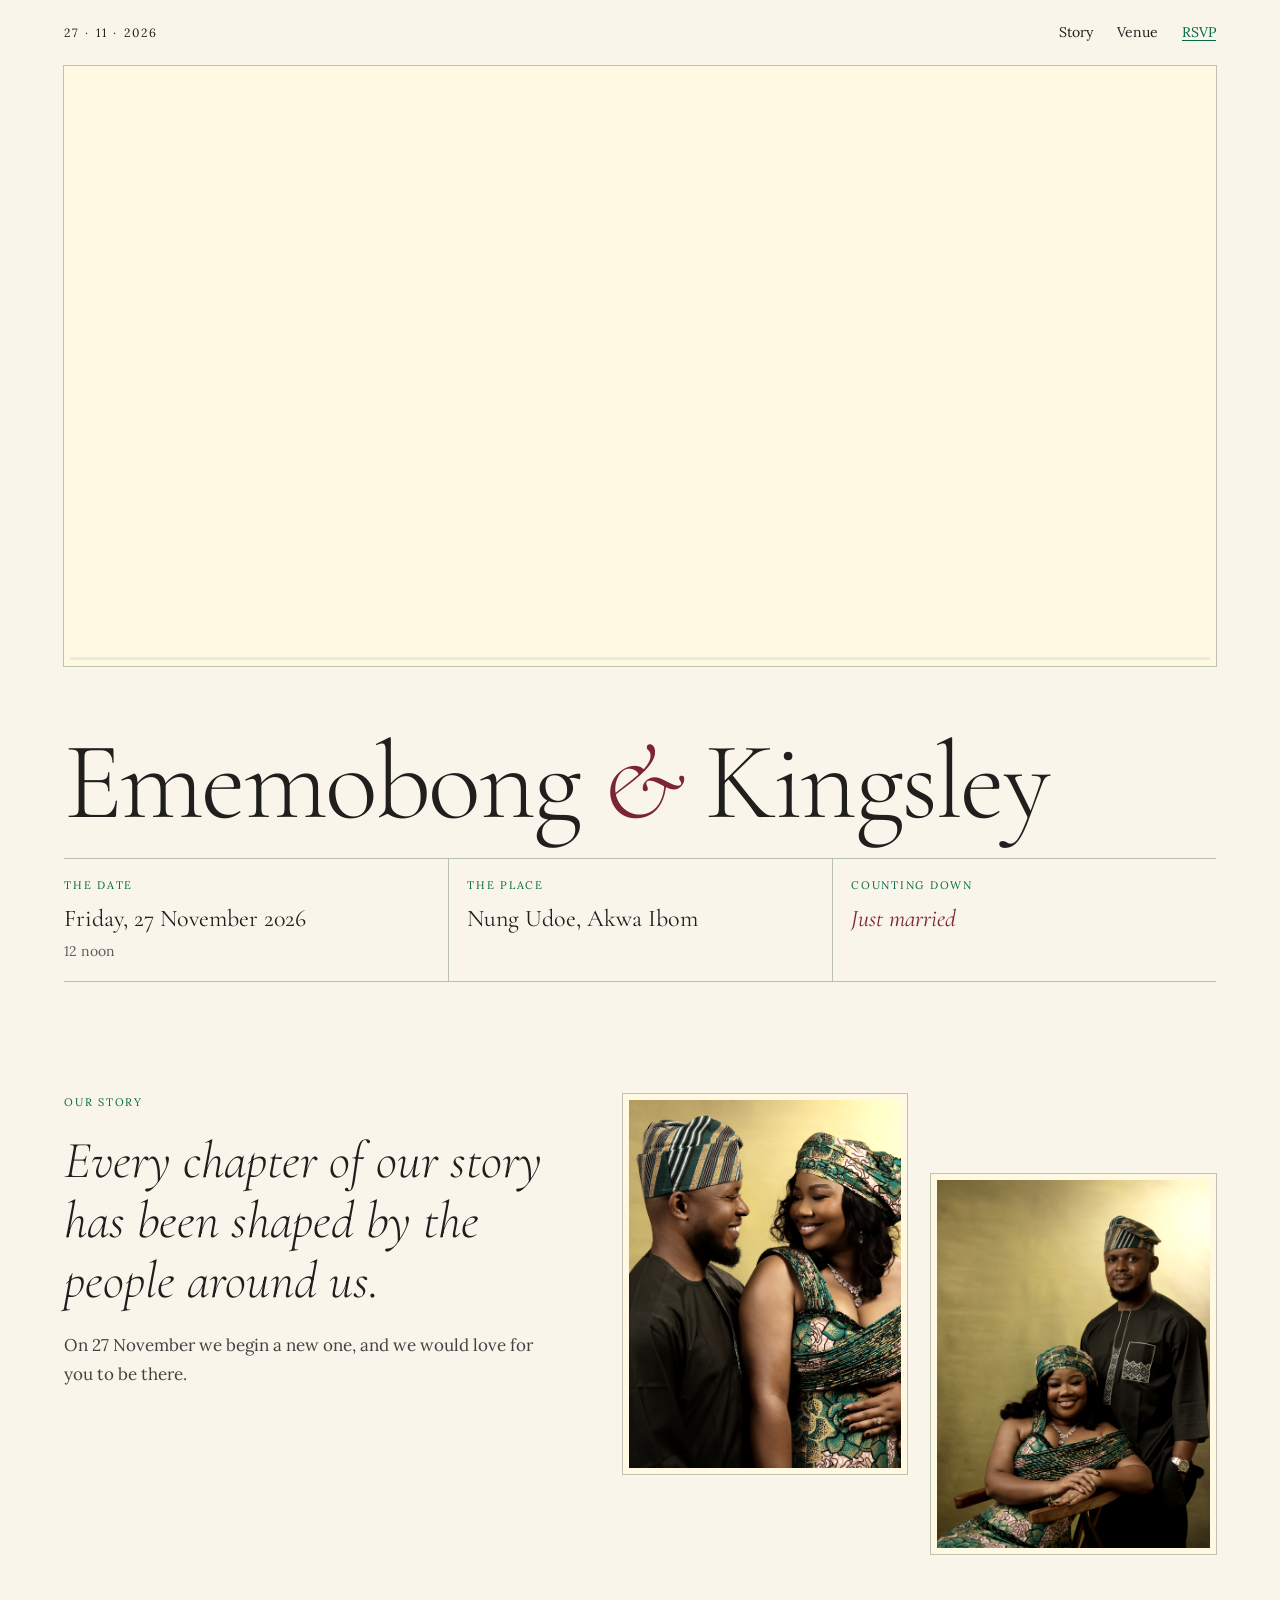
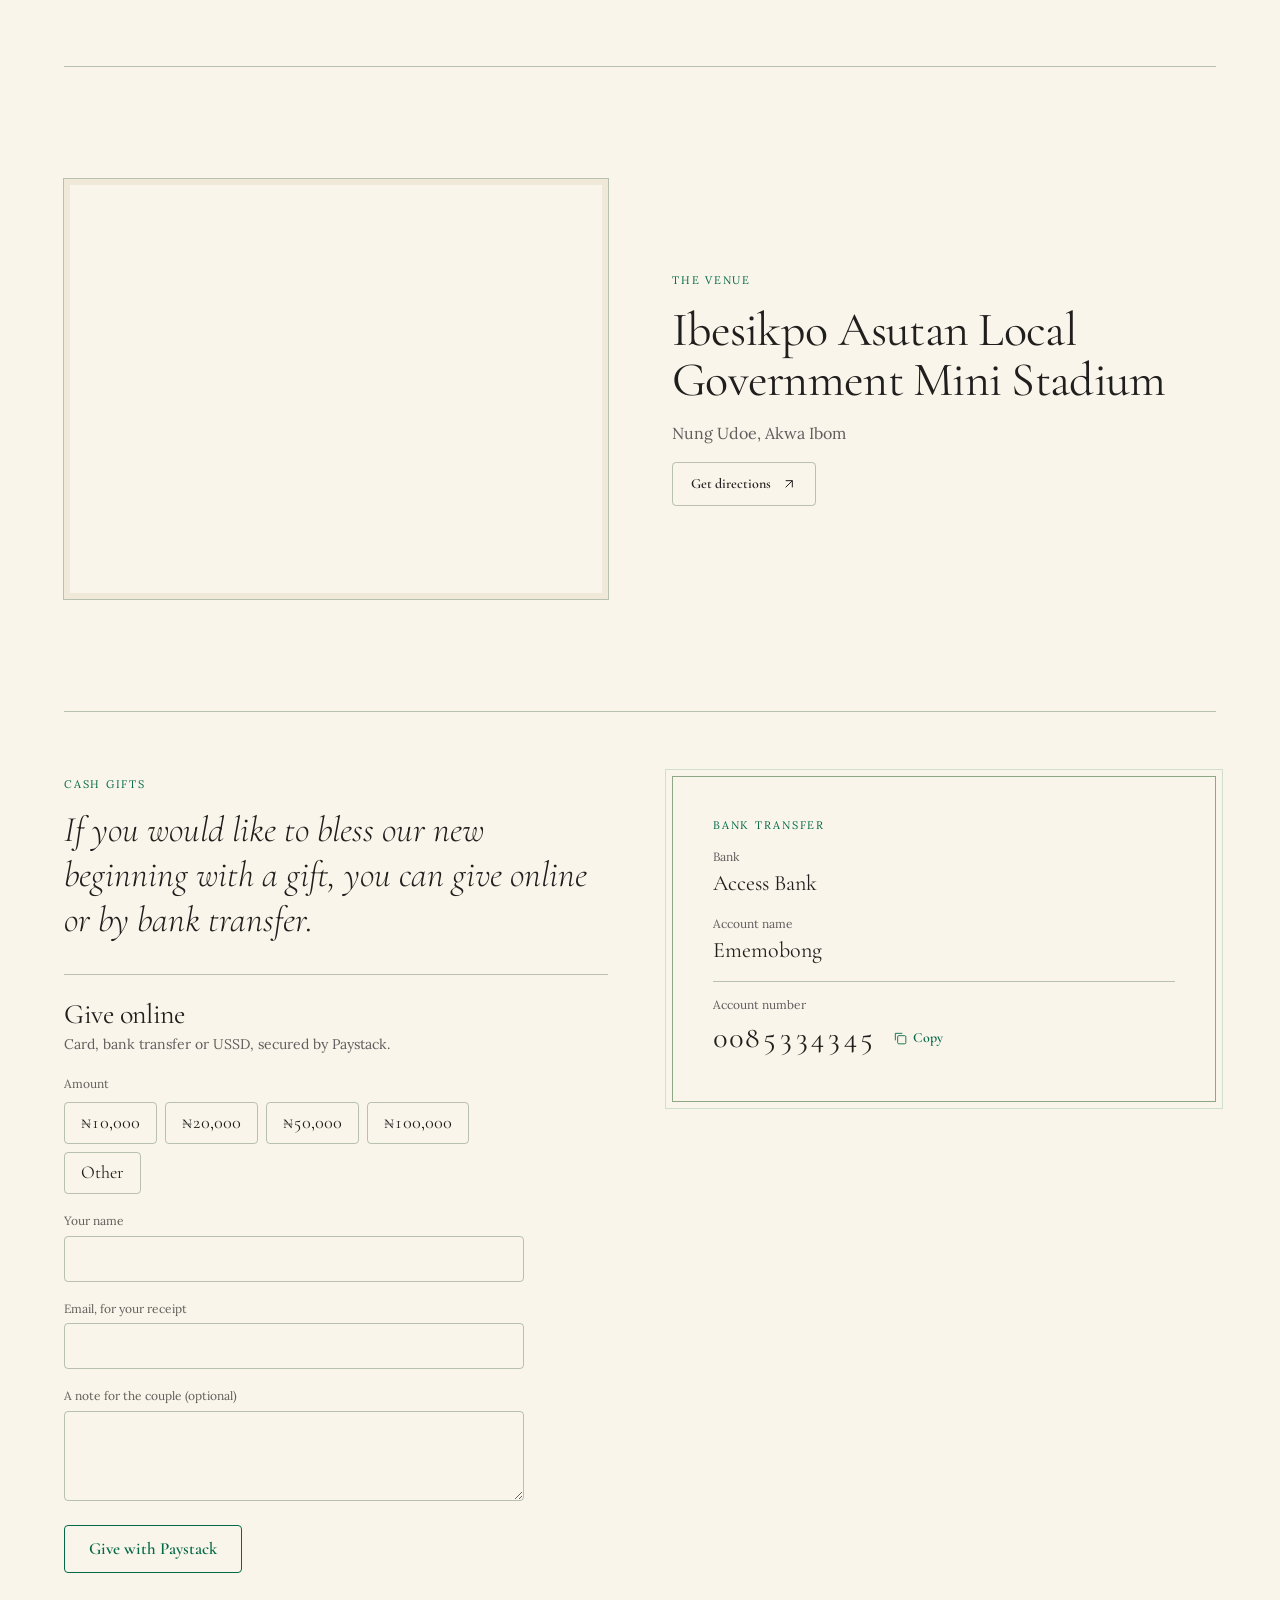
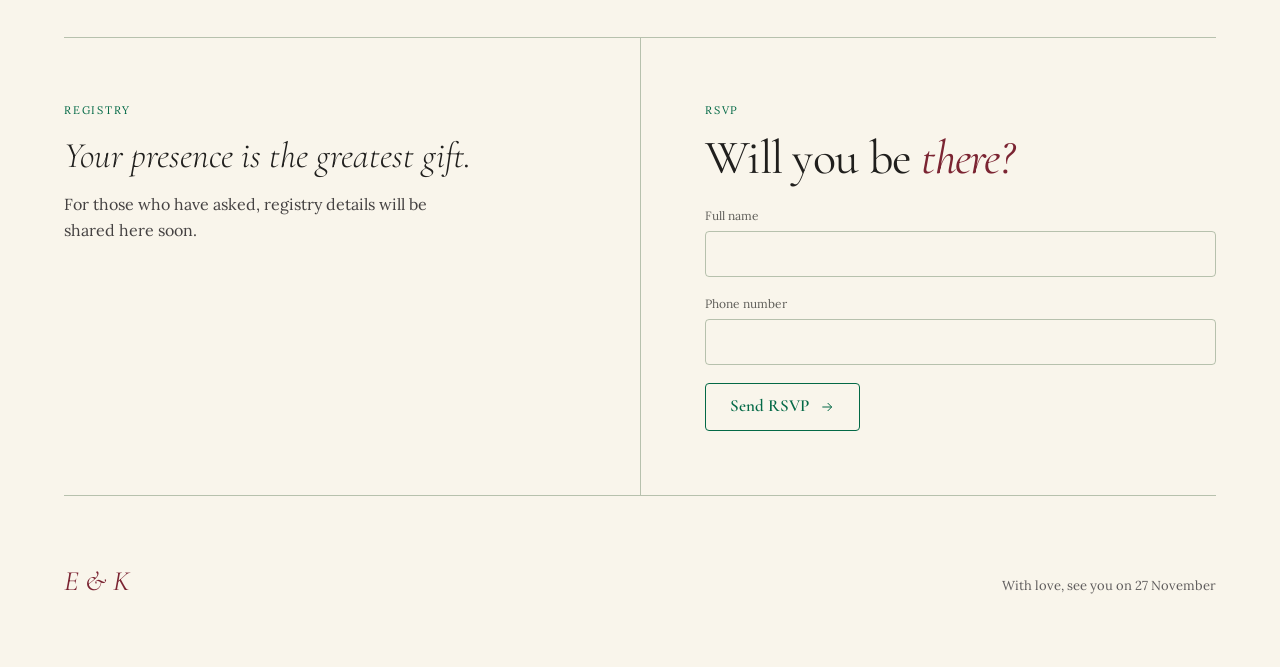
==== index.html @ 76620a8a "Wedding website for Ememobong & Kingsley Static site built from the Claude Design "Wedding Site v2" " ====
<!doctype html>
<html lang="en">
  <head>
    <meta charset="utf-8" />
    <meta name="viewport" content="width=device-width, initial-scale=1" />
    <title>Ememobong &amp; Kingsley · 27 November 2026</title>
    <meta
      name="description"
      content="Ememobong and Kingsley are getting married on Friday, 27 November 2026 in Nung Udoe, Akwa Ibom. Find the venue, gift details and RSVP here."
    />
    <meta property="og:title" content="Ememobong &amp; Kingsley" />
    <meta
      property="og:description"
      content="Friday, 27 November 2026 · Nung Udoe, Akwa Ibom"
    />
    <meta property="og:image" content="assets/ek-4.jpg" />
    <link rel="preconnect" href="https://fonts.googleapis.com" />
    <link rel="preconnect" href="https://fonts.gstatic.com" crossorigin />
    <link
      rel="stylesheet"
      href="https://fonts.googleapis.com/css2?family=Cormorant+Garamond:ital,wght@0,300;0,400;0,600;1,300;1,400;1,500&family=Lora:wght@400;600&display=swap"
    />
    <link rel="stylesheet" href="css/classical.css" />
    <link rel="stylesheet" href="css/site.css" />
    <script src="js/site.js" defer></script>
  </head>
  <body>
    <nav class="nav" aria-label="Main">
      <div class="nav-date">27 · 11 · 2026</div>
      <div class="nav-links">
        <a href="#story">Story</a>
        <a href="#venue">Venue</a>
        <a href="#rsvp" class="nav-rsvp">RSVP</a>
      </div>
    </nav>

    <div class="banner-wrap">
      <div class="plate banner">
        <div class="reel" aria-hidden="true">
          <img
            src="assets/ek-4.jpg"
            alt=""
            style="object-position: center 30%"
          />
          <img
            src="assets/ek-3.jpg"
            alt=""
            style="object-position: center 35%"
          />
          <img
            src="assets/ek-1.jpg"
            alt=""
            style="object-position: center 32%"
          />
          <img
            src="assets/ek-2.jpg"
            alt=""
            style="object-position: center 30%"
          />
          <div class="reel-bar"><div></div></div>
        </div>
      </div>
    </div>

    <header class="hero">
      <h1>Ememobong <em class="amp">&amp;</em> Kingsley</h1>
      <div class="facts">
        <div class="fact">
          <div class="kicker">The date</div>
          <div class="fact-value">Friday, 27 November 2026</div>
          <div class="fact-sub muted">12 noon</div>
        </div>
        <div class="fact">
          <div class="kicker">The place</div>
          <div class="fact-value">Nung Udoe, Akwa Ibom</div>
        </div>
        <div class="fact">
          <div class="kicker">Counting down</div>
          <div class="fact-value burgundy" data-countdown>Coming soon</div>
        </div>
      </div>
    </header>

    <main>
      <section id="story" class="story">
        <div class="story-text">
          <div class="kicker">Our story</div>
          <p class="story-quote">
            Every chapter of our story has been shaped by the people around us.
          </p>
          <p class="story-body">
            On 27 November we begin a new one, and we would love for you to be
            there.
          </p>
        </div>
        <div class="story-photos">
          <img
            src="assets/ek-2.jpg"
            alt="Ememobong and Kingsley"
            class="plate"
            loading="lazy"
          />
          <img
            src="assets/ek-4.jpg"
            alt="Ememobong and Kingsley"
            class="plate"
            loading="lazy"
          />
        </div>
      </section>

      <section id="venue" class="ruled venue">
        <div class="plate map">
          <iframe
            title="Map to Ibesikpo Asutan Local Government Mini Stadium"
            src="https://maps.google.com/maps?q=Ibesikpo%20Asutan%20Local%20Government%20Mini%20Stadium%2C%20Nung%20Udoe%2C%20Akwa%20Ibom&amp;output=embed"
            loading="lazy"
          ></iframe>
        </div>
        <div class="venue-text">
          <div class="kicker">The venue</div>
          <h2 class="section-title">
            Ibesikpo Asutan Local Government Mini Stadium
          </h2>
          <div class="muted" style="font-size: 16px">Nung Udoe, Akwa Ibom</div>
          <div>
            <a
              class="btn btn-secondary btn-md"
              target="_blank"
              rel="noopener"
              href="https://www.google.com/maps/search/?api=1&amp;query=Ibesikpo%20Asutan%20Local%20Government%20Mini%20Stadium%2C%20Nung%20Udoe%2C%20Akwa%20Ibom"
            >
              Get directions
              <svg
                width="16"
                height="16"
                viewBox="0 0 24 24"
                fill="none"
                stroke="currentColor"
                stroke-width="1.5"
                aria-hidden="true"
              >
                <path d="M7 17 17 7M7 7h10v10" />
              </svg>
            </a>
          </div>
        </div>
      </section>

      <section id="gifts" class="ruled gifts">
        <div class="gifts-intro">
          <div class="kicker">Cash gifts</div>
          <p class="lead" data-give-lead>
            If you would like to bless our new beginning with a gift, you can
            send it to the account below.
          </p>

          <!-- Online giving with Paystack. Shown only when a public key is set in js/site.js. -->
          <div class="give" data-give hidden>
            <div data-give-form>
              <h3 class="give-title">Give online</h3>
              <p class="give-sub muted">
                Card, bank transfer or USSD, secured by Paystack.
              </p>
              <form novalidate>
                <fieldset class="amounts">
                  <legend>Amount</legend>
                  <label class="amount-opt"><input type="radio" name="preset" value="10000" /><span>₦10,000</span></label>
                  <label class="amount-opt"><input type="radio" name="preset" value="20000" /><span>₦20,000</span></label>
                  <label class="amount-opt"><input type="radio" name="preset" value="50000" /><span>₦50,000</span></label>
                  <label class="amount-opt"><input type="radio" name="preset" value="100000" /><span>₦100,000</span></label>
                  <label class="amount-opt"><input type="radio" name="preset" value="other" /><span>Other</span></label>
                </fieldset>
                <div class="field" data-give-custom hidden>
                  <label for="give-amount">Amount in naira</label>
                  <div class="naira-input">
                    <span aria-hidden="true">₦</span>
                    <input id="give-amount" class="input" name="amount" inputmode="numeric" autocomplete="off" placeholder="e.g. 15,000" />
                  </div>
                </div>
                <div class="field">
                  <label for="give-name">Your name</label>
                  <input id="give-name" class="input" name="name" autocomplete="name" />
                </div>
                <div class="field">
                  <label for="give-email">Email, for your receipt</label>
                  <input id="give-email" class="input" name="email" type="email" autocomplete="email" />
                </div>
                <div class="field">
                  <label for="give-note">A note for the couple (optional)</label>
                  <textarea id="give-note" class="input" name="note" rows="3" maxlength="500"></textarea>
                </div>
                <div class="form-error" role="alert" data-give-error hidden></div>
                <div>
                  <button type="submit" class="btn btn-primary btn-lg" data-give-submit>
                    Give with Paystack
                  </button>
                </div>
              </form>
            </div>

            <div data-give-thanks hidden>
              <h3 class="give-title">Thank you, <span class="burgundy" data-give-name></span>.</h3>
              <p class="thanks-body">
                Your gift of <strong data-give-amount></strong> has been received.
                Paystack will email your receipt. We are so grateful.
              </p>
              <button type="button" class="btn btn-ghost" data-give-again>Give again</button>
            </div>
          </div>
        </div>
        <div class="framed">
          <div class="kicker">Bank transfer</div>
          <div>
            <div class="label">Bank</div>
            <div class="value">Access Bank</div>
          </div>
          <div>
            <div class="label">Account name</div>
            <div class="value">Ememobong</div>
          </div>
          <div class="acct">
            <div class="label">Account number</div>
            <div class="acct-row">
              <span class="acct-no" data-acct>0085334345</span>
              <button
                type="button"
                class="btn btn-ghost"
                data-copy
                style="gap: 6px"
              >
                <svg
                  width="14"
                  height="14"
                  viewBox="0 0 24 24"
                  fill="none"
                  stroke="currentColor"
                  stroke-width="1.5"
                  aria-hidden="true"
                >
                  <rect x="8" y="8" width="14" height="14" rx="2" />
                  <path d="M4 16V4h12" />
                </svg>
                <span data-copy-label>Copy</span>
              </button>
            </div>
          </div>
        </div>
      </section>

      <section class="ruled closing">
        <div id="registry" class="registry">
          <div class="kicker">Registry</div>
          <p class="lead">Your presence is the greatest gift.</p>
          <p class="body">
            For those who have asked, registry details will be shared here soon.
          </p>
        </div>

        <div id="rsvp" class="rsvp">
          <div class="kicker">RSVP</div>

          <div data-rsvp-form>
            <h2 class="section-title" style="margin-bottom: 24px">
              Will you be <span class="burgundy">there?</span>
            </h2>
            <form novalidate>
              <div class="field">
                <label for="rsvp-name">Full name</label
                ><input
                  id="rsvp-name"
                  class="input"
                  name="name"
                  autocomplete="name"
                />
              </div>
              <div class="field">
                <label for="rsvp-phone">Phone number</label
                ><input
                  id="rsvp-phone"
                  class="input"
                  name="phone"
                  type="tel"
                  autocomplete="tel"
                />
              </div>
              <!-- Honeypot: hidden from people, bots fill it in. Leave empty. -->
              <div class="hp" aria-hidden="true">
                <label for="rsvp-website">Website</label
                ><input
                  id="rsvp-website"
                  name="website"
                  type="text"
                  tabindex="-1"
                  autocomplete="off"
                />
              </div>
              <div class="form-error" role="alert" data-rsvp-error hidden></div>
              <div>
                <button type="submit" class="btn btn-primary btn-lg">
                  Send RSVP
                  <svg
                    width="16"
                    height="16"
                    viewBox="0 0 24 24"
                    fill="none"
                    stroke="currentColor"
                    stroke-width="1.5"
                    aria-hidden="true"
                  >
                    <path d="M5 12h14M13 6l6 6-6 6" />
                  </svg>
                </button>
              </div>
            </form>
          </div>

          <div data-rsvp-thanks hidden>
            <h2 class="section-title" style="margin-bottom: 8px">
              Thank you, <span class="burgundy" data-rsvp-name></span>.
            </h2>
            <p class="thanks-body">
              We can't wait to celebrate with you on 27 November.
            </p>
            <button type="button" class="btn btn-ghost" data-rsvp-reset>
              Change response
            </button>
          </div>
        </div>
      </section>
    </main>

    <footer class="footer">
      <span class="footer-mark">E &amp; K</span>
      <span class="footer-note">With love, see you on 27 November</span>
    </footer>
  </body>
</html>
---- css/classical.css ----
/* Classical — design-system tokens and component classes (imported from the Claude Design project).
   Fonts are loaded from index.html. Only the parts this site uses are kept. */

:root {
  --color-bg: #f3f2f2;
  --color-surface: #eae9e9;
  --color-text: #201f1d;
  --color-accent: #b68235;
  --color-divider: color-mix(in srgb, #201f1d 16%, transparent);

  --color-neutral-100: #f8f4f4;
  --color-neutral-200: #eae7e7;
  --color-neutral-300: #d7d3d3;
  --color-neutral-400: #bab6b6;
  --color-neutral-500: #9b9797;
  --color-neutral-600: #7d7979;
  --color-neutral-700: #605d5d;
  --color-neutral-800: #444141;
  --color-neutral-900: #2d2b2b;

  --font-heading: "Cormorant Garamond", Georgia, serif;
  --font-heading-weight: 600;
  --font-body: "Lora", Georgia, serif;

  --space-1: 4.6px;
  --space-2: 9.2px;
  --space-3: 13.8px;
  --space-4: 18.4px;

  --radius-md: 4px;
}

*, *::before, *::after { box-sizing: border-box; }
body {
  margin: 0; font-size: 15px; line-height: 1.55; font-weight: 400;
  background: var(--color-bg); color: var(--color-text); font-family: var(--font-body);
}
h1, h2, h3, h4, h5, h6 {
  font-family: var(--font-heading); font-weight: var(--font-heading-weight);
  line-height: 1.12; letter-spacing: -0.015em; margin: 0 0 var(--space-2);
}
p { margin: 0 0 var(--space-3); }
a { color: var(--color-accent); text-underline-offset: 3px; }
img { display: block; max-width: 100%; }
figure { margin: 0; }
:focus { outline: none; }
:focus-visible { outline: 2px solid var(--color-accent); outline-offset: 2px; }
::selection { background: color-mix(in srgb, var(--color-accent) 30%, transparent); }

.plate {
  filter: sepia(0.22) saturate(0.82) contrast(1.05);
  border: 6px solid var(--color-surface); outline: 1px solid var(--color-divider);
}

/* — buttons — */
.btn {
  display: inline-flex; align-items: center; justify-content: center; gap: 6px;
  cursor: pointer; text-decoration: none;
  font-family: var(--font-heading); font-weight: var(--font-heading-weight);
  font-size: 14px; line-height: 1.2; color: var(--color-text);
  background: transparent; border: 1px solid transparent;
  padding: var(--space-2) calc(var(--space-3) * 1.2);
  border-radius: var(--radius-md);
}
.btn svg { display: block; }
.btn:disabled { opacity: 0.45; cursor: not-allowed; }
.btn-primary { color: var(--color-accent); border-color: var(--color-accent); }
.btn-primary:hover { background: color-mix(in srgb, var(--color-accent) 12%, transparent); }
.btn-primary:active { background: color-mix(in srgb, var(--color-accent) 22%, transparent); }
.btn-secondary { border-color: var(--color-divider); }
.btn-secondary:hover { background: color-mix(in srgb, var(--color-text) 7%, transparent); }
.btn-secondary:active { background: color-mix(in srgb, var(--color-text) 14%, transparent); }
.btn-ghost { color: var(--color-accent); padding-inline: var(--space-1); }
.btn-ghost:hover { background: color-mix(in srgb, var(--color-accent) 10%, transparent); }
.btn-ghost:active { background: color-mix(in srgb, var(--color-accent) 18%, transparent); }

/* — forms — */
.field > label {
  display: block; font-size: 12px; margin-bottom: 5px;
  color: color-mix(in srgb, var(--color-text) 70%, transparent);
}
.input {
  width: 100%; min-height: 36px; padding: 6px 10px; font: inherit;
  font-size: 14px; color: var(--color-text); caret-color: var(--color-accent);
  background: transparent;
  border: 1px solid var(--color-divider); border-radius: var(--radius-md);
}
.input:hover { border-color: color-mix(in srgb, var(--color-text) 45%, transparent); }
.input:focus-visible { border-color: var(--color-accent); outline-offset: 0; }
---- css/site.css ----
/* Wedding palette and layout — "journal" layout from Wedding Site v2. */

:root {
  --color-bg: oklch(0.97 0.014 85);
  --color-surface: oklch(0.935 0.022 85);
  --color-accent: oklch(0.46 0.10 162);
  --color-divider: oklch(0.62 0.05 140 / 0.5);
  --ek-burgundy: oklch(0.40 0.12 15);
  --ek-sage: oklch(0.70 0.055 140);
  --ek-sage-200: oklch(0.89 0.03 140);

  /* Wide-screen sizing; the media query below swaps in the narrow values. */
  --pad: 64px;
  --pad-big: 112px;
  --pad-mid: 64px;
  --gap: 64px;
  --gap-sm: 24px;
  --box-pad: 40px;
  --name-size: 8.6vw;
  --lead-size: 36px;
  --quote-size: 52px;
  --h2-size: 48px;
  --map-h: 420px;
  --banner-h: 600px;
  --stagger: 80px;
}

@media (max-width: 759px) {
  :root {
    --pad: 22px;
    --pad-big: 56px;
    --pad-mid: 40px;
    --gap: 28px;
    --gap-sm: 14px;
    --box-pad: 24px;
    --name-size: 15vw;
    --lead-size: 26px;
    --quote-size: 34px;
    --h2-size: 34px;
    --map-h: 280px;
    --banner-h: 440px;
    --stagger: 32px;
  }
}

html { scroll-behavior: smooth; }
body { background: var(--color-bg); }
a { color: var(--color-accent); }
a:hover { color: var(--ek-burgundy); }
em.amp, .burgundy { font-style: italic; color: var(--ek-burgundy); }

.kicker {
  font-size: 11px; letter-spacing: 0.16em; text-transform: uppercase;
  color: var(--color-accent);
}
.lead {
  margin: 0; font-family: var(--font-heading); font-style: italic; font-weight: 300;
  font-size: var(--lead-size); line-height: 1.25;
}
.muted { color: var(--color-neutral-700); }
.section-title { margin: 0; font-size: var(--h2-size); font-weight: 400; line-height: 1.05; }

/* — nav — */
.nav {
  display: flex; flex-wrap: wrap; align-items: center; gap: 12px 28px;
  padding: 22px var(--pad);
}
.nav-date {
  font-size: 12px; letter-spacing: 0.18em; text-transform: uppercase; margin-right: auto;
}
.nav-links { display: flex; flex-wrap: wrap; gap: 8px 24px; font-size: 14px; }
.nav-links a { text-decoration: none; color: var(--color-text); }
.nav-links a:hover { color: var(--ek-burgundy); }
.nav-links a.nav-rsvp { color: var(--color-accent); text-decoration: underline; }

/* — photo reel — */
.banner-wrap { padding: 0 var(--pad); }
.banner { position: relative; height: var(--banner-h); overflow: hidden; }
.reel { position: absolute; inset: 0; background: var(--color-surface); overflow: hidden; }
.reel img {
  position: absolute; inset: 0; width: 100%; height: 100%; object-fit: cover;
  opacity: 0; animation: ekFade 24s linear infinite; will-change: opacity, transform;
}
.reel img:nth-child(2) { animation-delay: 6s; }
.reel img:nth-child(3) { animation-delay: 12s; }
.reel img:nth-child(4) { animation-delay: 18s; }
.reel-bar {
  position: absolute; left: 0; right: 0; bottom: 0; height: 3px; z-index: 2;
  background: rgba(255, 255, 255, 0.35);
}
.reel-bar > div { height: 100%; background: var(--ek-sage-200); animation: ekBar 6s linear infinite; }

@keyframes ekFade {
  0% { opacity: 0; transform: scale(1.1); }
  4% { opacity: 1; }
  25% { opacity: 1; }
  29% { opacity: 0; transform: scale(1); }
  100% { opacity: 0; transform: scale(1); }
}
@keyframes ekBar { 0% { width: 0; } 100% { width: 100%; } }

@media (prefers-reduced-motion: reduce) {
  .reel img { animation: none; }
  .reel img:first-child { opacity: 1; }
  .reel-bar { display: none; }
}

/* — header — */
.hero { padding: var(--pad-mid) var(--pad) 0; }
.hero h1 {
  margin: 0; font-size: var(--name-size); line-height: 0.95; font-weight: 300; letter-spacing: -0.025em;
}
.facts {
  margin-top: var(--gap-sm);
  display: grid; grid-template-columns: repeat(auto-fit, minmax(min(100%, 200px), 1fr));
  border-top: 1px solid var(--color-divider); border-bottom: 1px solid var(--color-divider);
}
.fact { padding: 18px 18px 18px 0; }
.fact + .fact { border-left: 1px solid var(--color-divider); padding-left: 18px; }
.fact:last-child { padding-right: 0; }
.fact .kicker { margin-bottom: 6px; }
.fact-value { font-family: var(--font-heading); font-size: 24px; }
.fact-sub { font-size: 14px; margin-top: 4px; }

/* — story — */
.story {
  padding: var(--pad-big) var(--pad);
  display: grid; grid-template-columns: minmax(0, 5fr) minmax(0, 6fr);
  gap: var(--gap); align-items: start;
}
.story-text { display: flex; flex-direction: column; gap: 20px; }
.story-quote {
  margin: 0; font-family: var(--font-heading); font-style: italic; font-weight: 300;
  font-size: var(--quote-size); line-height: 1.15; text-wrap: pretty;
}
.story-body { margin: 0; font-size: 17px; line-height: 1.7; max-width: 30em; color: var(--color-neutral-800); }
.story-photos { display: grid; grid-template-columns: repeat(2, minmax(0, 1fr)); gap: var(--gap-sm); }
.story-photos img { width: 100%; aspect-ratio: 3 / 4; object-fit: cover; object-position: center 30%; }
.story-photos img:nth-child(2) { margin-top: var(--stagger); }

/* — ruled sections — */
.ruled {
  margin: 0 var(--pad); border-top: 1px solid var(--color-divider);
  display: grid; grid-template-columns: repeat(auto-fit, minmax(min(100%, 360px), 1fr));
  gap: var(--gap);
}
.venue { padding: var(--pad-big) 0; align-items: center; }
.venue-text { display: flex; flex-direction: column; gap: 16px; }
.map { height: var(--map-h); filter: none; }
.map iframe { width: 100%; height: 100%; border: 0; display: block; filter: sepia(0.25) saturate(0.7); }

.gifts { padding: var(--pad-mid) 0; align-items: start; }
.gifts-intro { display: flex; flex-direction: column; gap: 14px; }
.gifts-intro .lead { max-width: 18em; }
.framed {
  border: 1px solid var(--ek-sage); outline: 1px solid var(--ek-sage-200); outline-offset: 6px;
  padding: var(--box-pad); display: flex; flex-direction: column; gap: 14px;
}
.framed .label { font-size: 12px; color: var(--color-neutral-700); }
.framed .value { font-family: var(--font-heading); font-size: 22px; }
.acct { border-top: 1px solid var(--color-divider); padding-top: 14px; }
.acct-row { display: flex; flex-wrap: wrap; align-items: center; gap: 12px; }
.acct-no { font-family: var(--font-heading); font-size: 30px; font-feature-settings: 'tnum'; letter-spacing: 0.04em; }

.closing { gap: 0; border-bottom: 1px solid var(--color-divider); }
.registry { padding: var(--pad-mid) var(--gap) var(--pad-mid) 0; display: flex; flex-direction: column; gap: 14px; }
.registry p.body { margin: 0; font-size: 16px; line-height: 1.6; color: var(--color-neutral-800); max-width: 26em; }
.rsvp { padding: var(--pad-mid) 0 var(--pad-mid) 64px; border-left: 1px solid var(--color-divider); scroll-margin-top: 16px; }
.rsvp .kicker { margin-bottom: 14px; }
.rsvp form { display: flex; flex-direction: column; gap: 18px; }
.rsvp .input { min-height: 46px; font-size: 16px; }
.form-error { font-size: 14px; color: var(--ek-burgundy); }
.btn-lg { min-height: 48px; padding: 0 24px; font-size: 17px; gap: 10px; }
.btn-md { min-height: 44px; padding: 0 18px; gap: 10px; }
.thanks-body { margin: 0 0 20px; font-size: 17px; line-height: 1.6; }

.footer {
  padding: var(--pad-mid) var(--pad);
  display: flex; flex-wrap: wrap; justify-content: space-between; align-items: baseline; gap: 8px;
}
.footer-mark { font-family: var(--font-heading); font-style: italic; font-size: 28px; color: var(--ek-burgundy); }
.footer-note { font-size: 13px; color: var(--color-neutral-700); }

/* — online giving (Paystack) — */
.give { margin-top: 18px; padding-top: 24px; border-top: 1px solid var(--color-divider); }
.give-title { margin: 0 0 4px; font-size: 28px; font-weight: 400; line-height: 1.1; }
.give-sub { margin: 0 0 20px; font-size: 14px; }
.give form { display: flex; flex-direction: column; gap: 18px; max-width: 460px; }
.give .input { min-height: 46px; font-size: 16px; }
.give textarea.input { min-height: 90px; resize: vertical; }
.amounts { border: 0; margin: 0; padding: 0; display: flex; flex-wrap: wrap; gap: 8px; }
.amounts legend {
  padding: 0; margin-bottom: 8px; font-size: 12px;
  color: color-mix(in srgb, var(--color-text) 70%, transparent);
}
.amount-opt { position: relative; cursor: pointer; }
.amount-opt input { position: absolute; opacity: 0; width: 0; height: 0; }
.amount-opt span {
  display: inline-flex; align-items: center; min-height: 42px; padding: 0 16px;
  border: 1px solid var(--color-divider); border-radius: var(--radius-md);
  font-family: var(--font-heading); font-size: 18px; font-feature-settings: 'tnum';
}
.amount-opt:hover span { background: color-mix(in srgb, var(--color-text) 6%, transparent); }
.amount-opt input:checked + span {
  color: var(--color-accent); border-color: var(--color-accent);
  box-shadow: inset 0 0 0 1px var(--color-accent);
}
.amount-opt input:focus-visible + span { outline: 2px solid var(--color-accent); outline-offset: 2px; }
.naira-input { position: relative; }
.naira-input span {
  position: absolute; left: 12px; top: 50%; transform: translateY(-50%);
  font-family: var(--font-heading); font-size: 18px; color: var(--color-neutral-700);
}
.naira-input .input { padding-left: 30px; font-feature-settings: 'tnum'; }

[hidden] { display: none !important; }

/* Honeypot field: moved off-screen rather than display:none, which some bots skip. */
.hp {
  position: absolute !important; left: -10000px; top: auto;
  width: 1px; height: 1px; overflow: hidden;
}

@media (max-width: 759px) {
  .fact + .fact { border-left: 0; padding-left: 0; }
  .story { grid-template-columns: minmax(0, 1fr); }
  .registry { padding-right: 0; }
  .rsvp { padding-left: 0; border-left: 0; border-top: 1px solid var(--color-divider); }
}
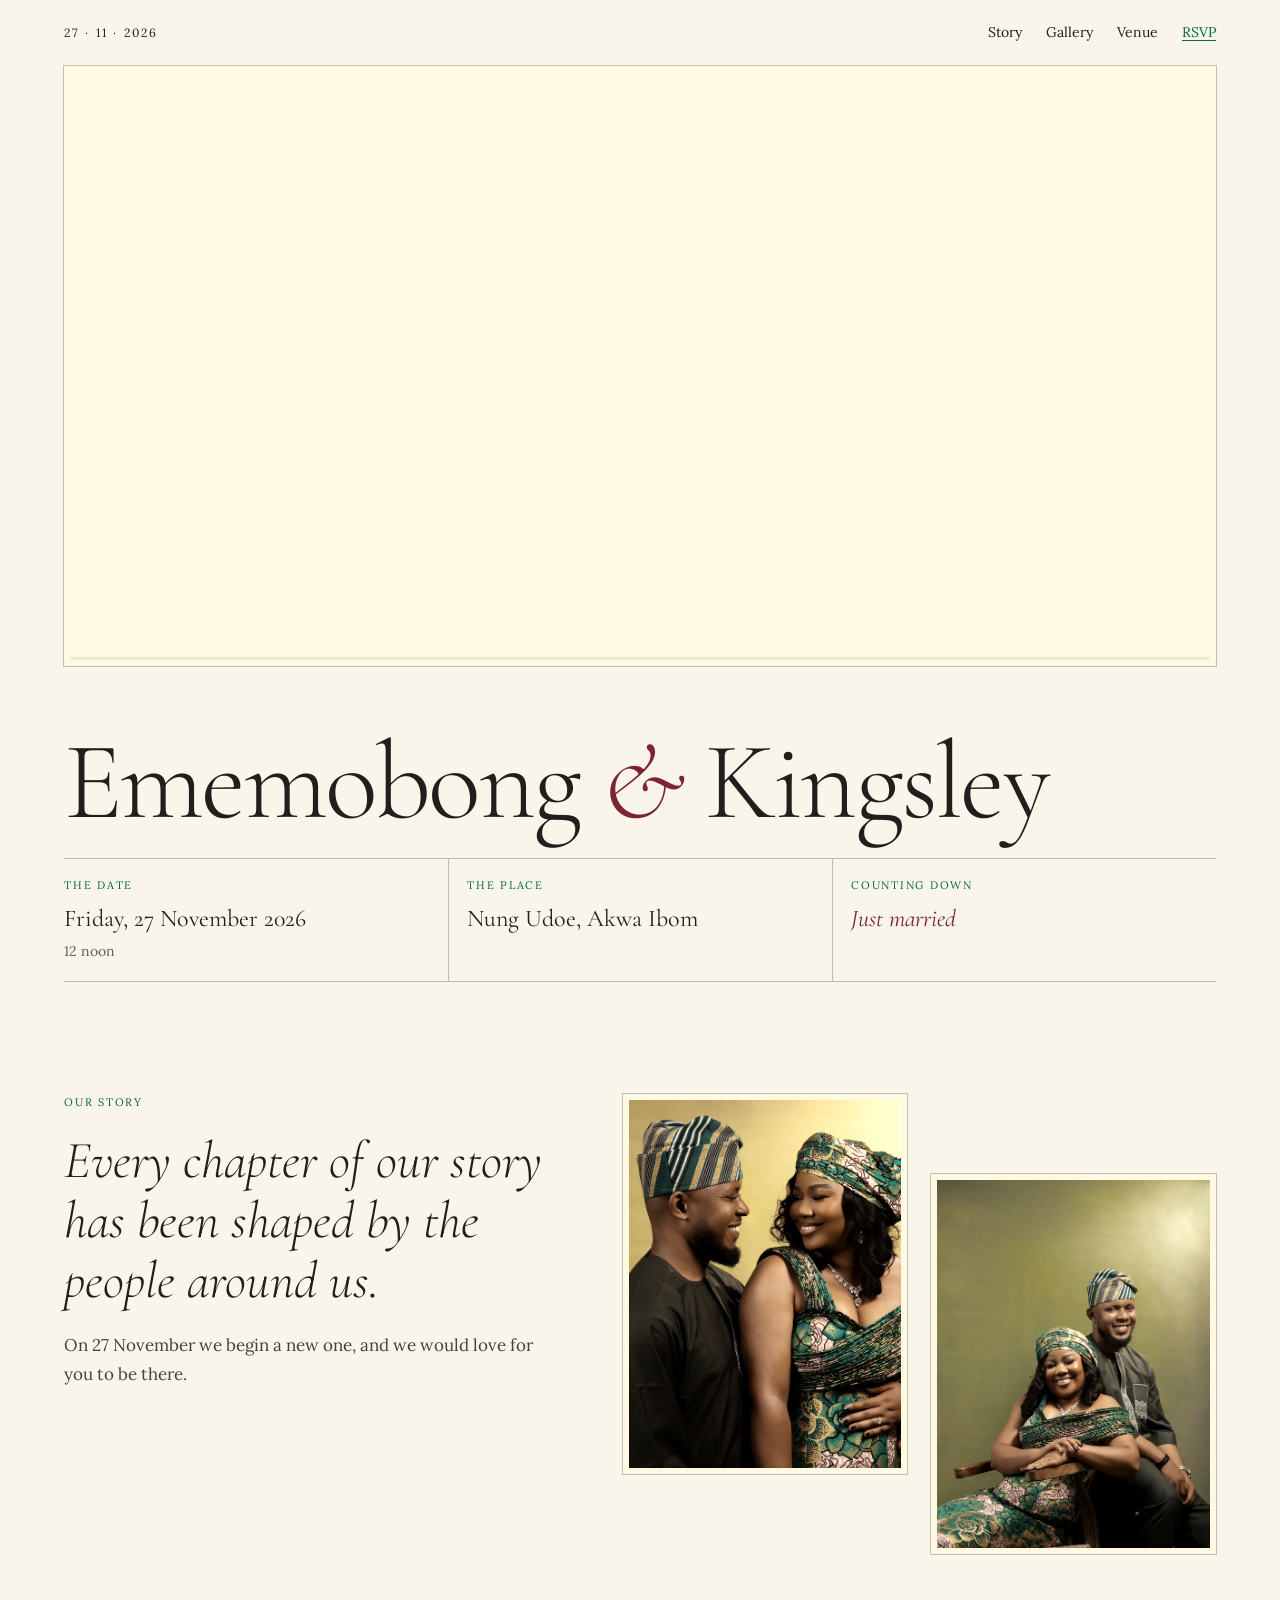
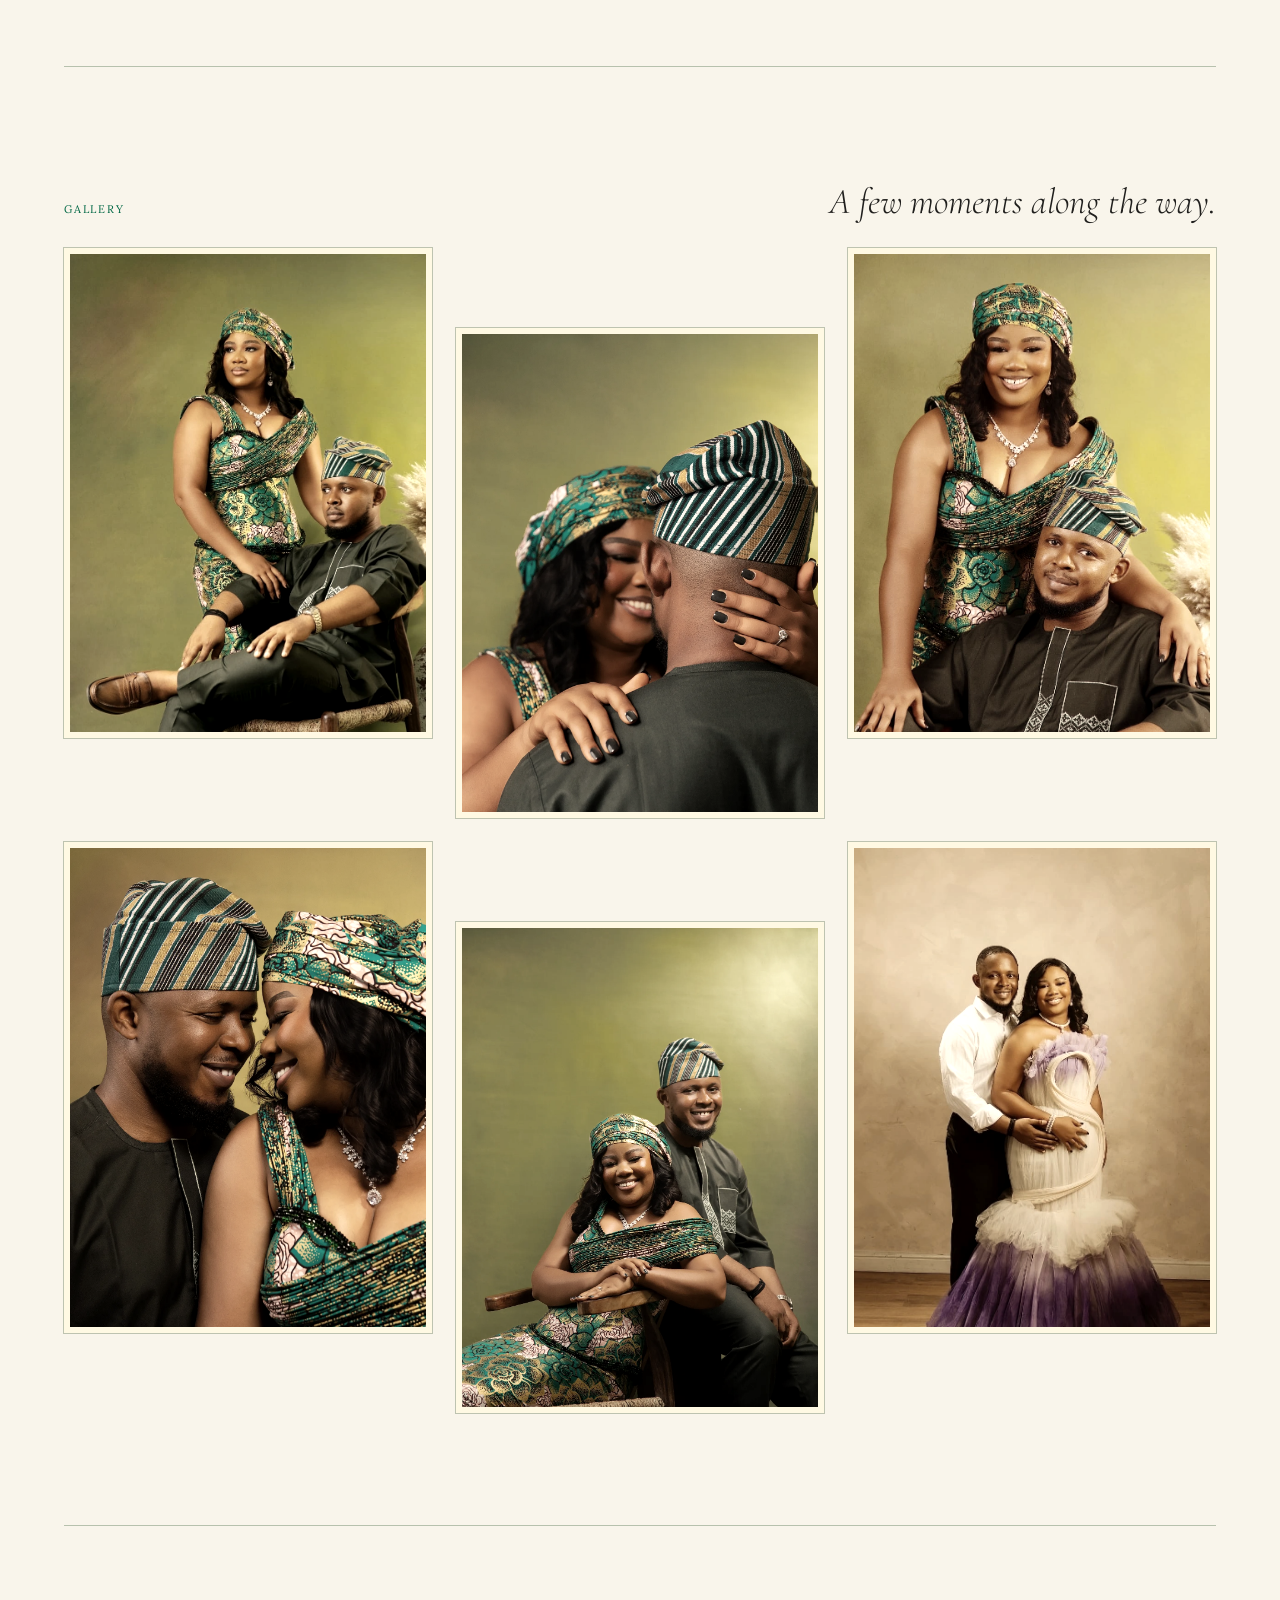
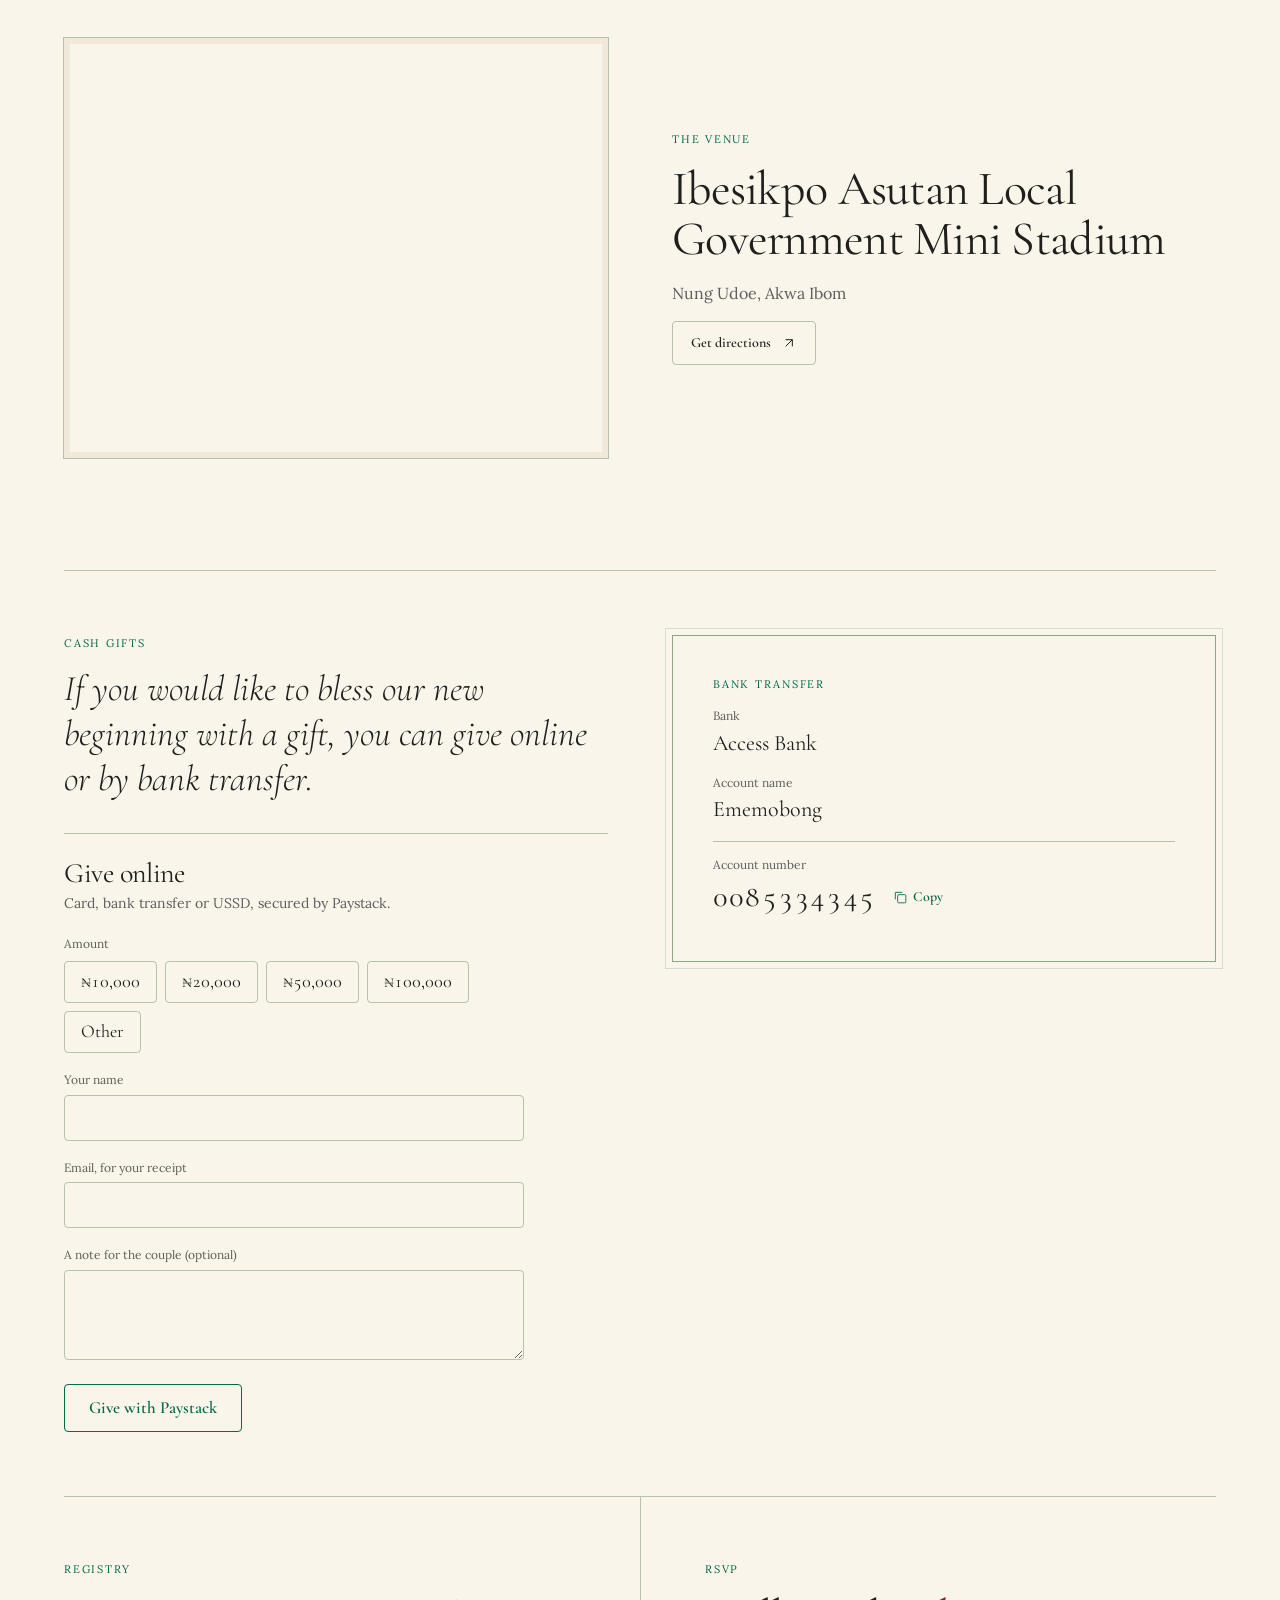
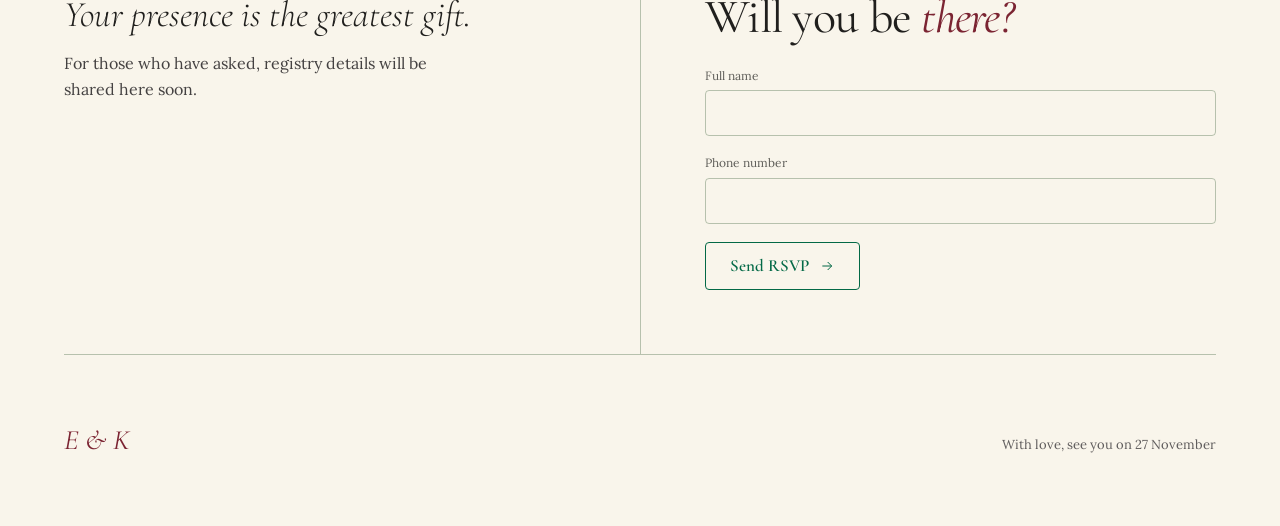
==== commit ca79d9f5: "Add gallery feature with lightbox and update image assets" ====
--- a/index.html
+++ b/index.html
@@ -13,7 +13,10 @@
       property="og:description"
       content="Friday, 27 November 2026 · Nung Udoe, Akwa Ibom"
     />
-    <meta property="og:image" content="assets/ek-4.jpg" />
+    <meta property="og:image" content="assets/og.jpg" />
+    <meta property="og:image:width" content="1200" />
+    <meta property="og:image:height" content="630" />
+    <meta name="twitter:card" content="summary_large_image" />
     <link rel="preconnect" href="https://fonts.googleapis.com" />
     <link rel="preconnect" href="https://fonts.gstatic.com" crossorigin />
     <link
@@ -29,6 +32,7 @@
       <div class="nav-date">27 · 11 · 2026</div>
       <div class="nav-links">
         <a href="#story">Story</a>
+        <a href="#gallery">Gallery</a>
         <a href="#venue">Venue</a>
         <a href="#rsvp" class="nav-rsvp">RSVP</a>
       </div>
@@ -38,9 +42,9 @@
       <div class="plate banner">
         <div class="reel" aria-hidden="true">
           <img
-            src="assets/ek-4.jpg"
+            src="assets/img-4.webp"
             alt=""
-            style="object-position: center 30%"
+            style="object-position: center 38%"
           />
           <img
             src="assets/ek-3.jpg"
@@ -101,13 +105,52 @@
             loading="lazy"
           />
           <img
-            src="assets/ek-4.jpg"
-            alt="Ememobong and Kingsley"
+            src="assets/img-4.webp"
+            alt="Ememobong seated with Kingsley leaning in beside her"
             class="plate"
             loading="lazy"
           />
         </div>
       </section>
+
+      <!--
+        Gallery. To add a photo: put it in assets/ (ideally resized to ~1800px on
+        the long side) and copy one <a> line below, changing the file name and alt text.
+      -->
+      <section id="gallery" class="gallery">
+        <div class="gallery-head">
+          <div class="kicker">Gallery</div>
+          <p class="lead">A few moments along the way.</p>
+        </div>
+        <div class="gallery-grid" data-gallery>
+          <a href="assets/img-1.webp" class="gallery-item"><img src="assets/img-1.webp" alt="Ememobong standing beside Kingsley, who sits on a wooden chair" loading="lazy" class="plate" style="object-position:center 30%" /></a>
+          <a href="assets/img-5.webp" class="gallery-item"><img src="assets/img-5.webp" alt="Ememobong smiling over Kingsley's shoulder in an embrace" loading="lazy" class="plate" style="object-position:center 40%" /></a>
+          <a href="assets/img-2.webp" class="gallery-item"><img src="assets/img-2.webp" alt="Ememobong with her arms around Kingsley, both smiling" loading="lazy" class="plate" style="object-position:center 25%" /></a>
+          <a href="assets/img-6.webp" class="gallery-item"><img src="assets/img-6.webp" alt="Ememobong and Kingsley leaning in close, smiling" loading="lazy" class="plate" style="object-position:center 30%" /></a>
+          <a href="assets/img-4.webp" class="gallery-item"><img src="assets/img-4.webp" alt="Ememobong seated with Kingsley leaning in beside her" loading="lazy" class="plate" style="object-position:center 40%" /></a>
+          <a href="assets/img-3.webp" class="gallery-item"><img src="assets/img-3.webp" alt="Kingsley holding Ememobong in her white and lilac gown" loading="lazy" class="plate" style="object-position:center 40%" /></a>
+        </div>
+      </section>
+
+      <dialog class="lightbox" data-lightbox aria-label="Photo viewer">
+        <figure class="lightbox-figure">
+          <img data-lightbox-img alt="" />
+        </figure>
+        <div class="lightbox-bar">
+          <span class="lightbox-count" data-lightbox-count></span>
+          <div class="lightbox-actions">
+            <button type="button" class="lightbox-btn" data-lightbox-prev aria-label="Previous photo">
+              <svg width="20" height="20" viewBox="0 0 24 24" fill="none" stroke="currentColor" stroke-width="1.5" aria-hidden="true"><path d="M19 12H5M11 6l-6 6 6 6"/></svg>
+            </button>
+            <button type="button" class="lightbox-btn" data-lightbox-next aria-label="Next photo">
+              <svg width="20" height="20" viewBox="0 0 24 24" fill="none" stroke="currentColor" stroke-width="1.5" aria-hidden="true"><path d="M5 12h14M13 6l6 6-6 6"/></svg>
+            </button>
+            <button type="button" class="lightbox-btn" data-lightbox-close aria-label="Close" autofocus>
+              <svg width="20" height="20" viewBox="0 0 24 24" fill="none" stroke="currentColor" stroke-width="1.5" aria-hidden="true"><path d="M6 6l12 12M18 6 6 18"/></svg>
+            </button>
+          </div>
+        </div>
+      </dialog>
 
       <section id="venue" class="ruled venue">
         <div class="plate map">
--- a/css/site.css
+++ b/css/site.css
@@ -181,6 +181,73 @@
 .footer-mark { font-family: var(--font-heading); font-style: italic; font-size: 28px; color: var(--ek-burgundy); }
 .footer-note { font-size: 13px; color: var(--color-neutral-700); }
 
+/* — gallery — */
+.gallery { margin: 0 var(--pad); padding: var(--pad-big) 0; border-top: 1px solid var(--color-divider); }
+.gallery-head {
+  display: flex; flex-wrap: wrap; align-items: baseline; justify-content: space-between;
+  gap: 8px 24px; margin-bottom: var(--gap-sm);
+}
+.gallery-head .lead { flex: 1 1 18em; text-align: right; }
+.gallery-grid {
+  display: grid; gap: var(--gap-sm);
+  /* 3 across on desktop (middle column dropped), 2 across on smaller screens
+     (right column dropped). Works best with a multiple of 6 photos. */
+  grid-template-columns: repeat(3, minmax(0, 1fr));
+}
+@media (max-width: 899px) {
+  .gallery-grid { grid-template-columns: repeat(2, minmax(0, 1fr)); }
+}
+.gallery-item { display: block; cursor: zoom-in; }
+.gallery-item img {
+  width: 100%; aspect-ratio: 3 / 4; object-fit: cover;
+  transition: filter 0.3s ease, transform 0.3s ease;
+}
+.gallery-item:hover img, .gallery-item:focus-visible img {
+  filter: sepia(0.05) saturate(0.95) contrast(1.05); transform: translateY(-2px);
+}
+.gallery-item:nth-child(3n + 2) { margin-top: var(--stagger); }
+@media (max-width: 899px) {
+  .gallery-item:nth-child(3n + 2) { margin-top: 0; }
+  .gallery-item:nth-child(even) { margin-top: var(--stagger); }
+}
+
+@media (max-width: 759px) {
+  .gallery-head .lead { text-align: left; }
+}
+
+/* — lightbox — */
+.lightbox {
+  width: 100vw; height: 100dvh; max-width: none; max-height: none;
+  margin: 0; padding: 0; border: 0;
+  background: oklch(0.18 0.01 85 / 0.96); color: oklch(0.97 0.014 85);
+  overflow: hidden;
+}
+.lightbox[open] { display: flex; flex-direction: column; }
+.lightbox::backdrop { background: transparent; }
+.lightbox-figure {
+  flex: 1; min-height: 0; display: flex; align-items: center; justify-content: center;
+  padding: 24px var(--pad) 0; touch-action: pan-y;
+}
+.lightbox-figure img {
+  max-width: 100%; max-height: 100%; object-fit: contain;
+  border: 6px solid oklch(0.97 0.014 85);
+}
+.lightbox-bar {
+  display: flex; align-items: center; justify-content: space-between; gap: 16px;
+  padding: 16px var(--pad) 20px;
+}
+.lightbox-count { font-family: var(--font-heading); font-style: italic; font-size: 20px; }
+.lightbox-actions { display: flex; gap: 8px; }
+.lightbox-btn {
+  display: inline-flex; align-items: center; justify-content: center;
+  width: 44px; height: 44px; padding: 0; cursor: pointer;
+  color: inherit; background: transparent;
+  border: 1px solid oklch(0.97 0.014 85 / 0.35); border-radius: var(--radius-md);
+}
+.lightbox-btn:hover { background: oklch(0.97 0.014 85 / 0.1); }
+.lightbox-btn:focus-visible { outline: 2px solid var(--ek-sage-200); outline-offset: 2px; }
+html.lightbox-open { overflow: hidden; }
+
 /* — online giving (Paystack) — */
 .give { margin-top: 18px; padding-top: 24px; border-top: 1px solid var(--color-divider); }
 .give-title { margin: 0 0 4px; font-size: 28px; font-weight: 400; line-height: 1.1; }
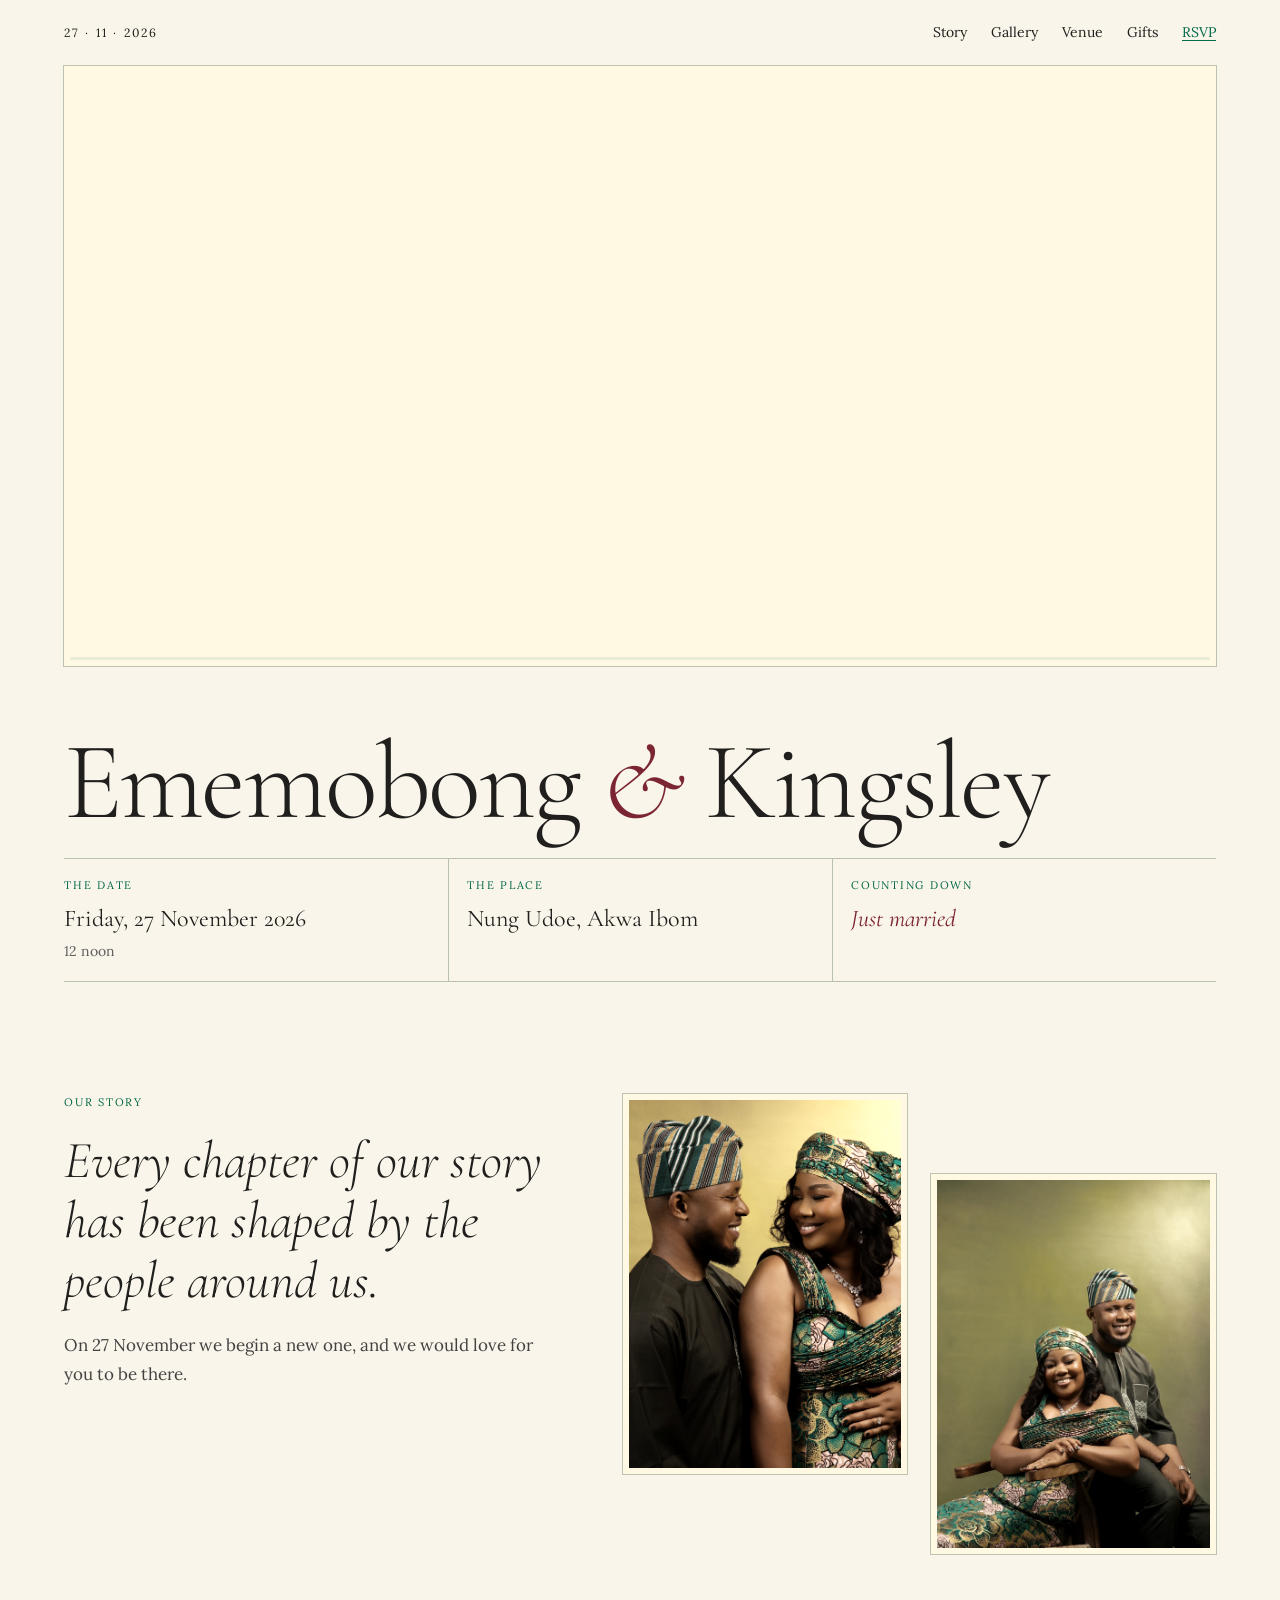
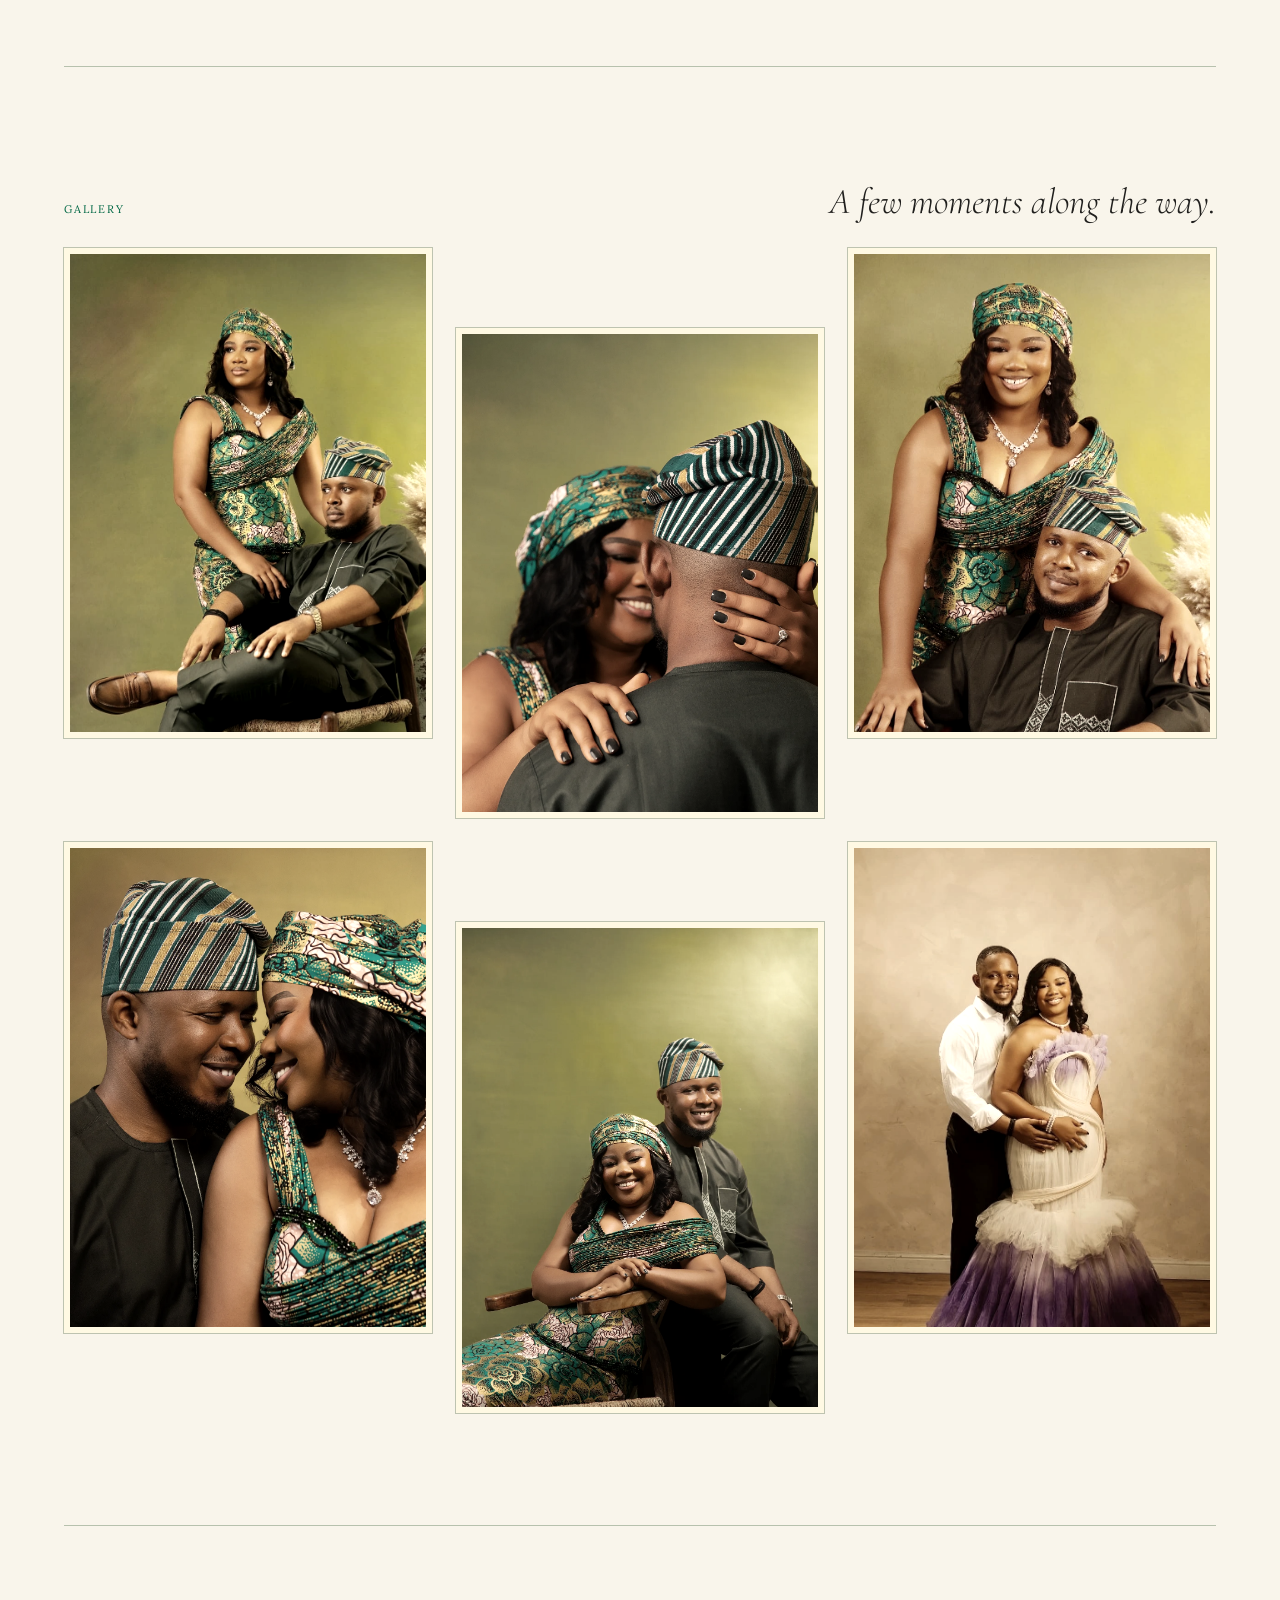
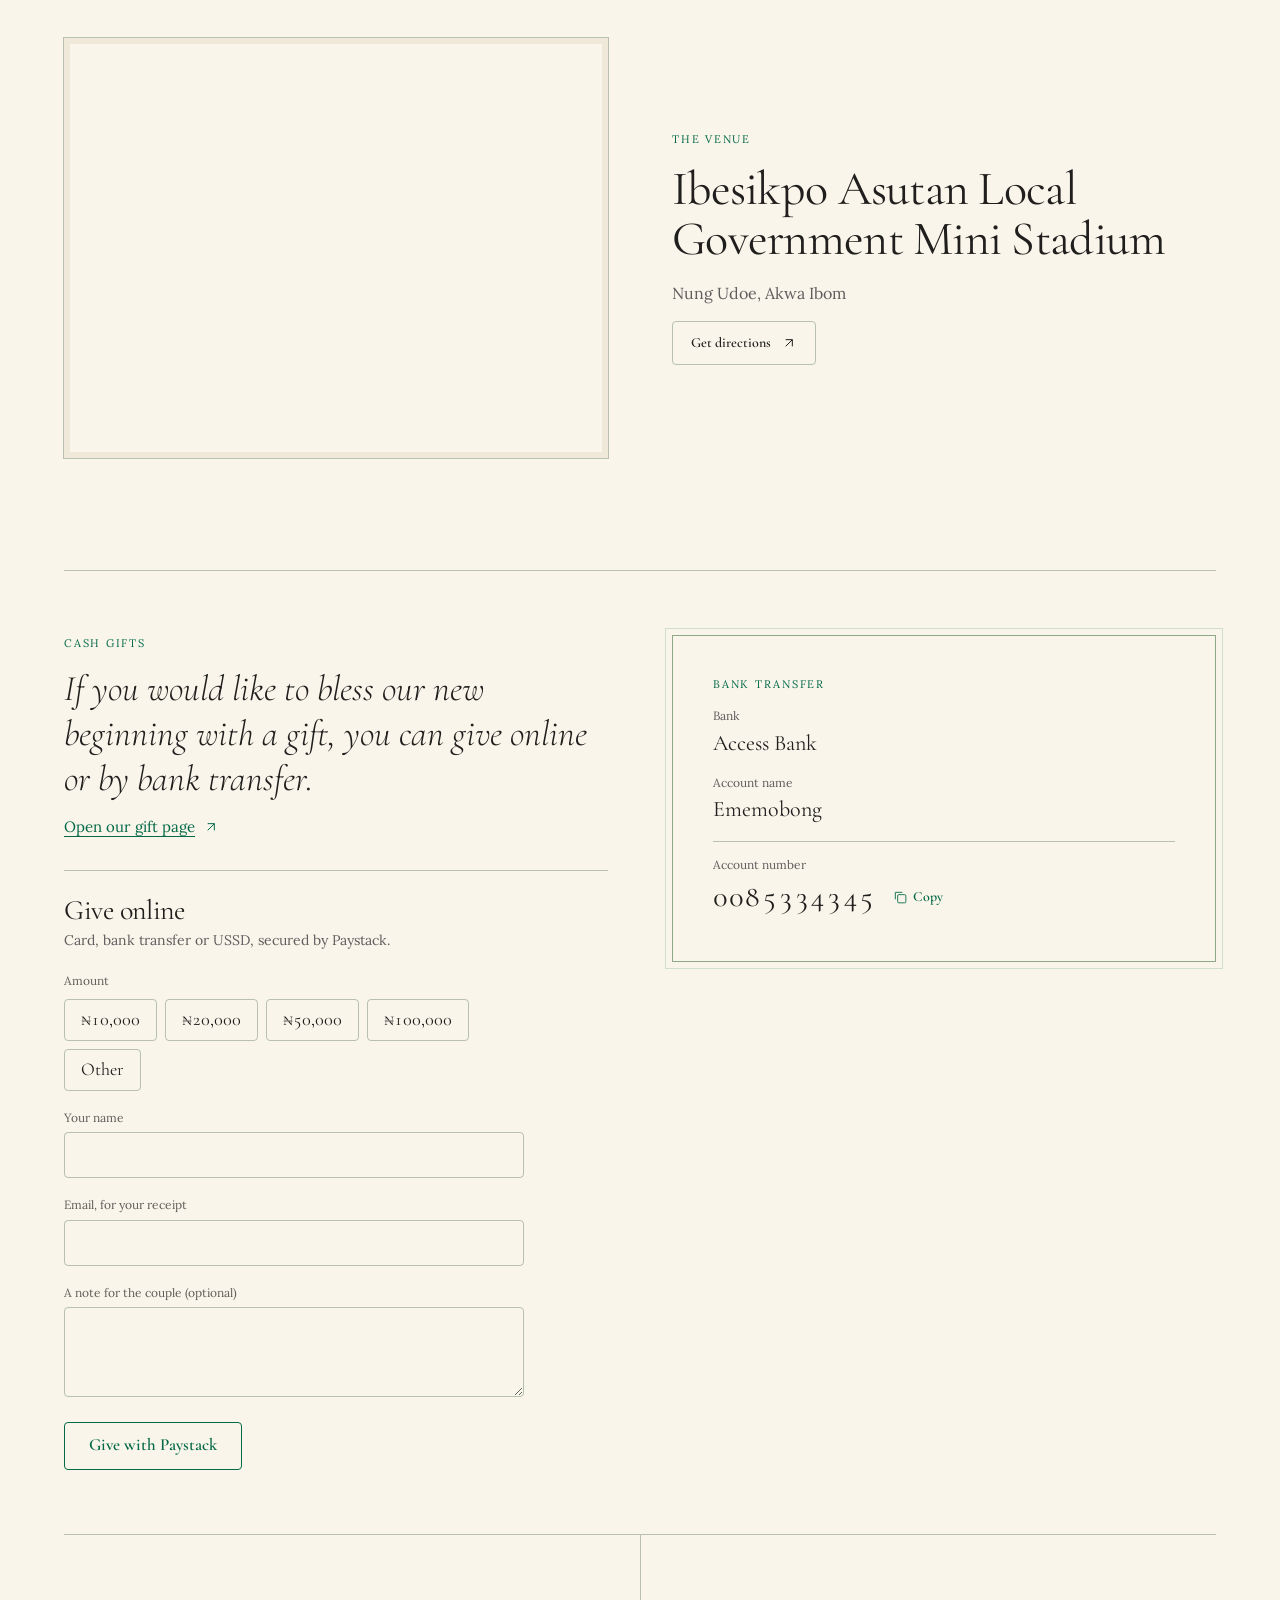
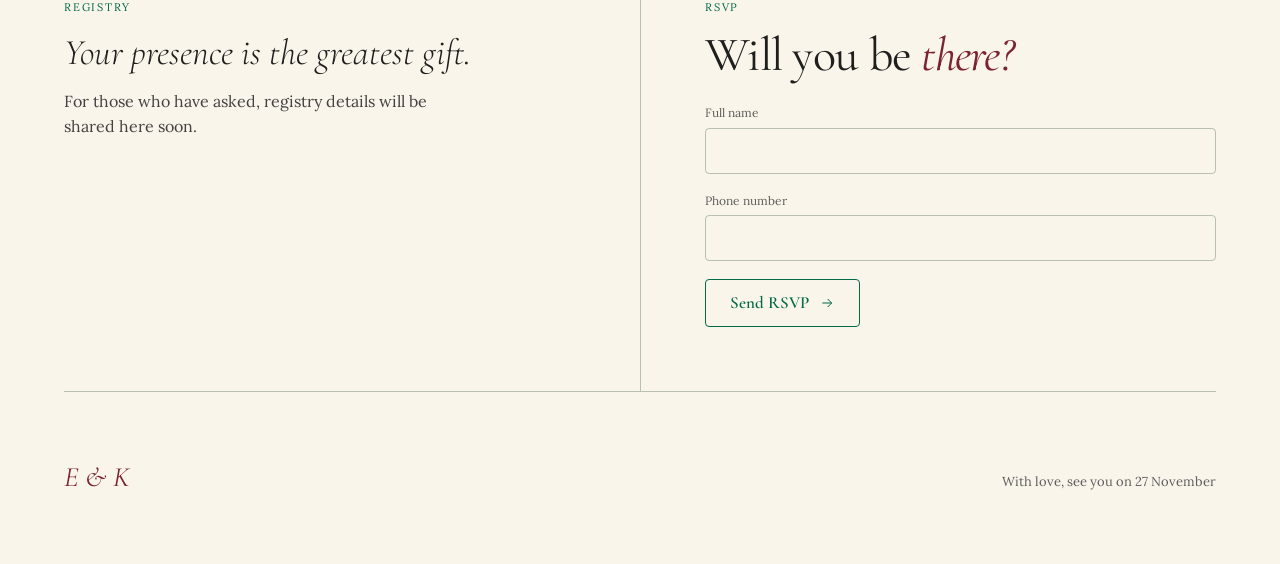
==== commit 67a2bfdd: "Add gift page link and update bank details on gift page" ====
--- a/index.html
+++ b/index.html
@@ -13,7 +13,10 @@
       property="og:description"
       content="Friday, 27 November 2026 · Nung Udoe, Akwa Ibom"
     />
-    <meta property="og:image" content="assets/og.jpg" />
+    <link rel="canonical" href="https://ememobong-kingsley.vercel.app/" />
+    <meta property="og:type" content="website" />
+    <meta property="og:url" content="https://ememobong-kingsley.vercel.app/" />
+    <meta property="og:image" content="https://ememobong-kingsley.vercel.app/assets/og.jpg" />
     <meta property="og:image:width" content="1200" />
     <meta property="og:image:height" content="630" />
     <meta name="twitter:card" content="summary_large_image" />
@@ -34,6 +37,7 @@
         <a href="#story">Story</a>
         <a href="#gallery">Gallery</a>
         <a href="#venue">Venue</a>
+        <a href="give.html">Gifts</a>
         <a href="#rsvp" class="nav-rsvp">RSVP</a>
       </div>
     </nav>
@@ -197,6 +201,10 @@
             If you would like to bless our new beginning with a gift, you can
             send it to the account below.
           </p>
+          <a class="gift-page-link" href="give.html">
+            Open our gift page
+            <svg width="16" height="16" viewBox="0 0 24 24" fill="none" stroke="currentColor" stroke-width="1.5" aria-hidden="true"><path d="M7 17 17 7M7 7h10v10" /></svg>
+          </a>
 
           <!-- Online giving with Paystack. Shown only when a public key is set in js/site.js. -->
           <div class="give" data-give hidden>
--- a/css/site.css
+++ b/css/site.css
@@ -280,6 +280,39 @@
 }
 .naira-input .input { padding-left: 30px; font-feature-settings: 'tnum'; }
 
+.gift-page-link {
+  align-self: flex-start; display: inline-flex; align-items: center; gap: 8px;
+  font-size: 15px; text-underline-offset: 4px;
+}
+
+/* — standalone gift page (give.html) — */
+.gp-mark {
+  margin-right: auto; text-decoration: none;
+  font-family: var(--font-heading); font-style: italic; font-size: 26px; color: var(--ek-burgundy);
+}
+.gp {
+  padding: var(--pad-mid) var(--pad) var(--pad-big);
+  display: grid; grid-template-columns: minmax(0, 5fr) minmax(0, 6fr);
+  gap: var(--gap); align-items: start;
+}
+.gp-photo { position: sticky; top: 24px; aspect-ratio: 4 / 5; overflow: hidden; }
+.gp-photo img { width: 100%; height: 100%; object-fit: cover; object-position: center 25%; }
+.gp-body { display: flex; flex-direction: column; gap: 16px; max-width: 560px; }
+.gp-title {
+  margin: 0; font-size: calc(var(--h2-size) * 1.25); font-weight: 300; line-height: 1.02;
+  letter-spacing: -0.02em;
+}
+.gp-intro { margin: 0; font-size: 17px; line-height: 1.65; color: var(--color-neutral-800); }
+.gp .give { margin-top: 8px; }
+.gp-bank { margin-top: 32px; }
+.give-page .footer { border-top: 1px solid var(--color-divider); margin: 0 var(--pad); padding-inline: 0; }
+.give-page a.footer-note { color: var(--color-accent); }
+
+@media (max-width: 759px) {
+  .gp { grid-template-columns: minmax(0, 1fr); padding-top: 0; }
+  .gp-photo { position: relative; top: 0; aspect-ratio: auto; height: 320px; }
+}
+
 [hidden] { display: none !important; }
 
 /* Honeypot field: moved off-screen rather than display:none, which some bots skip. */
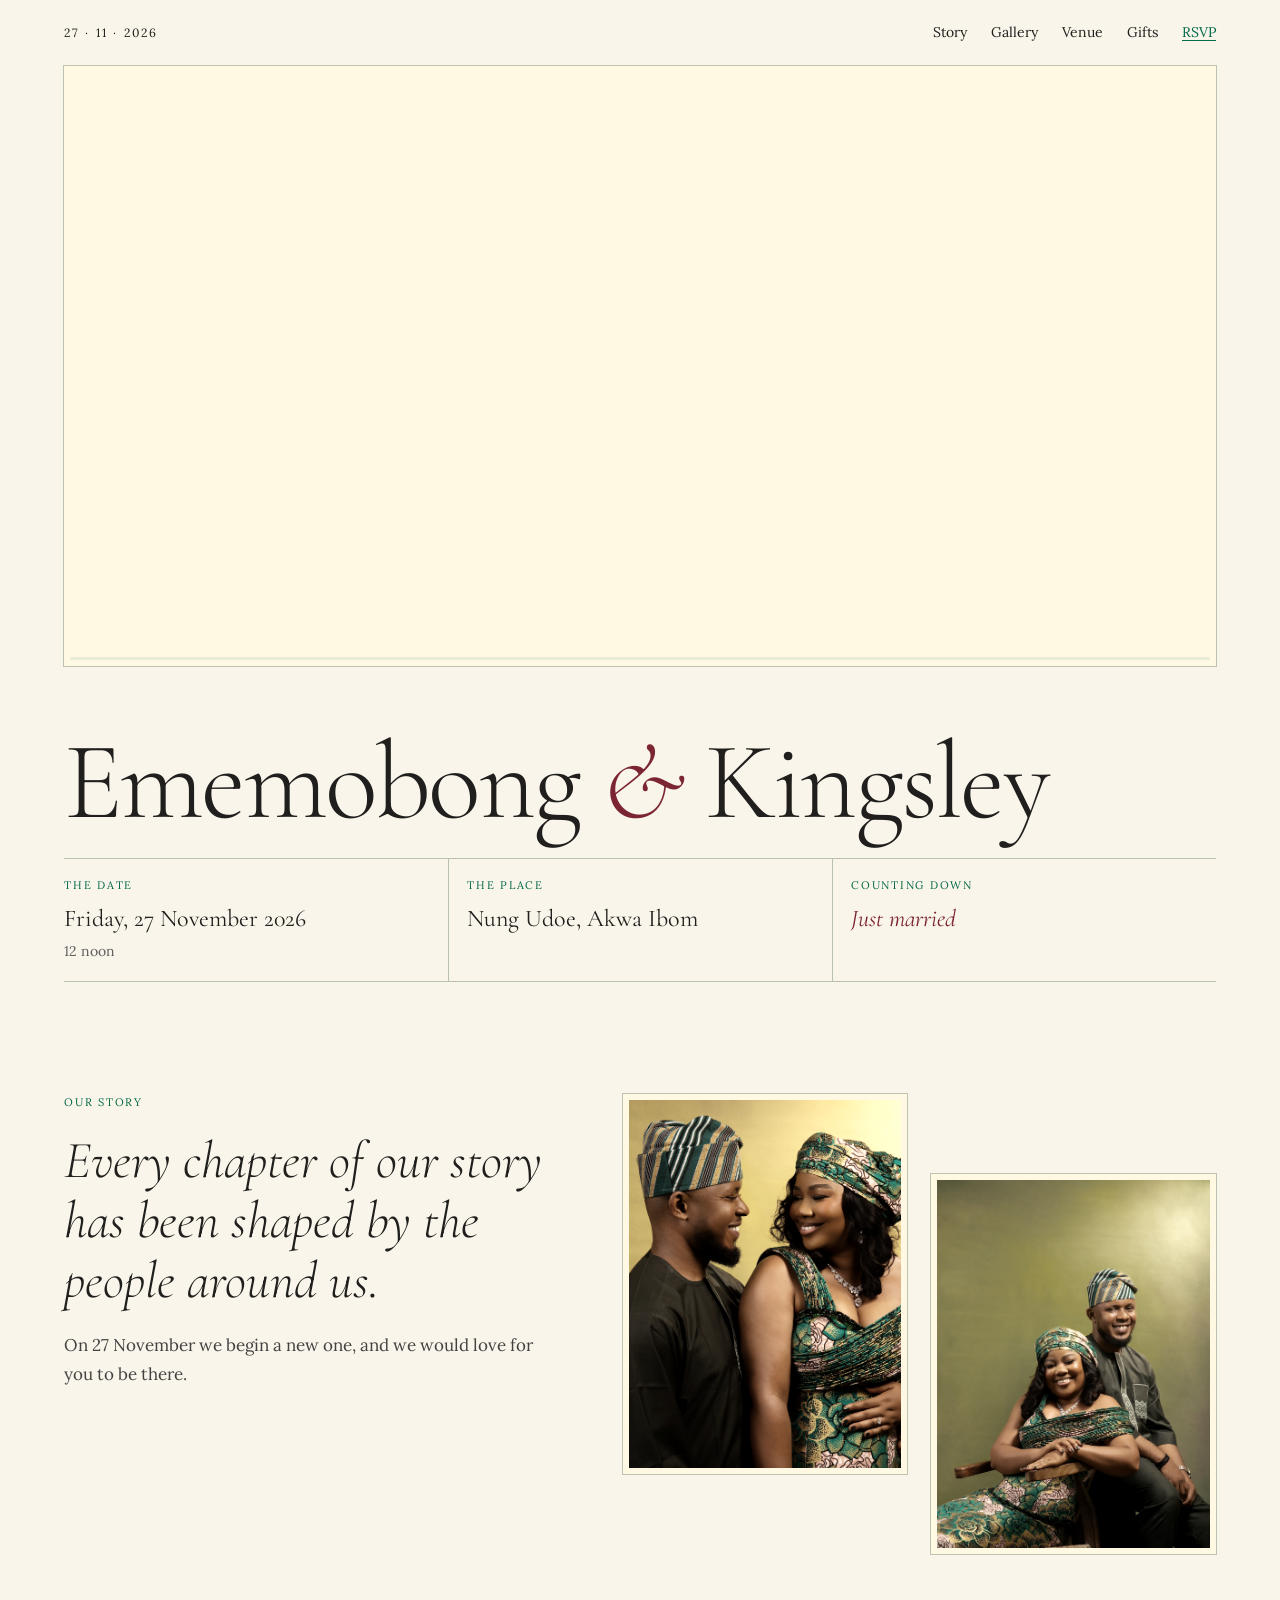
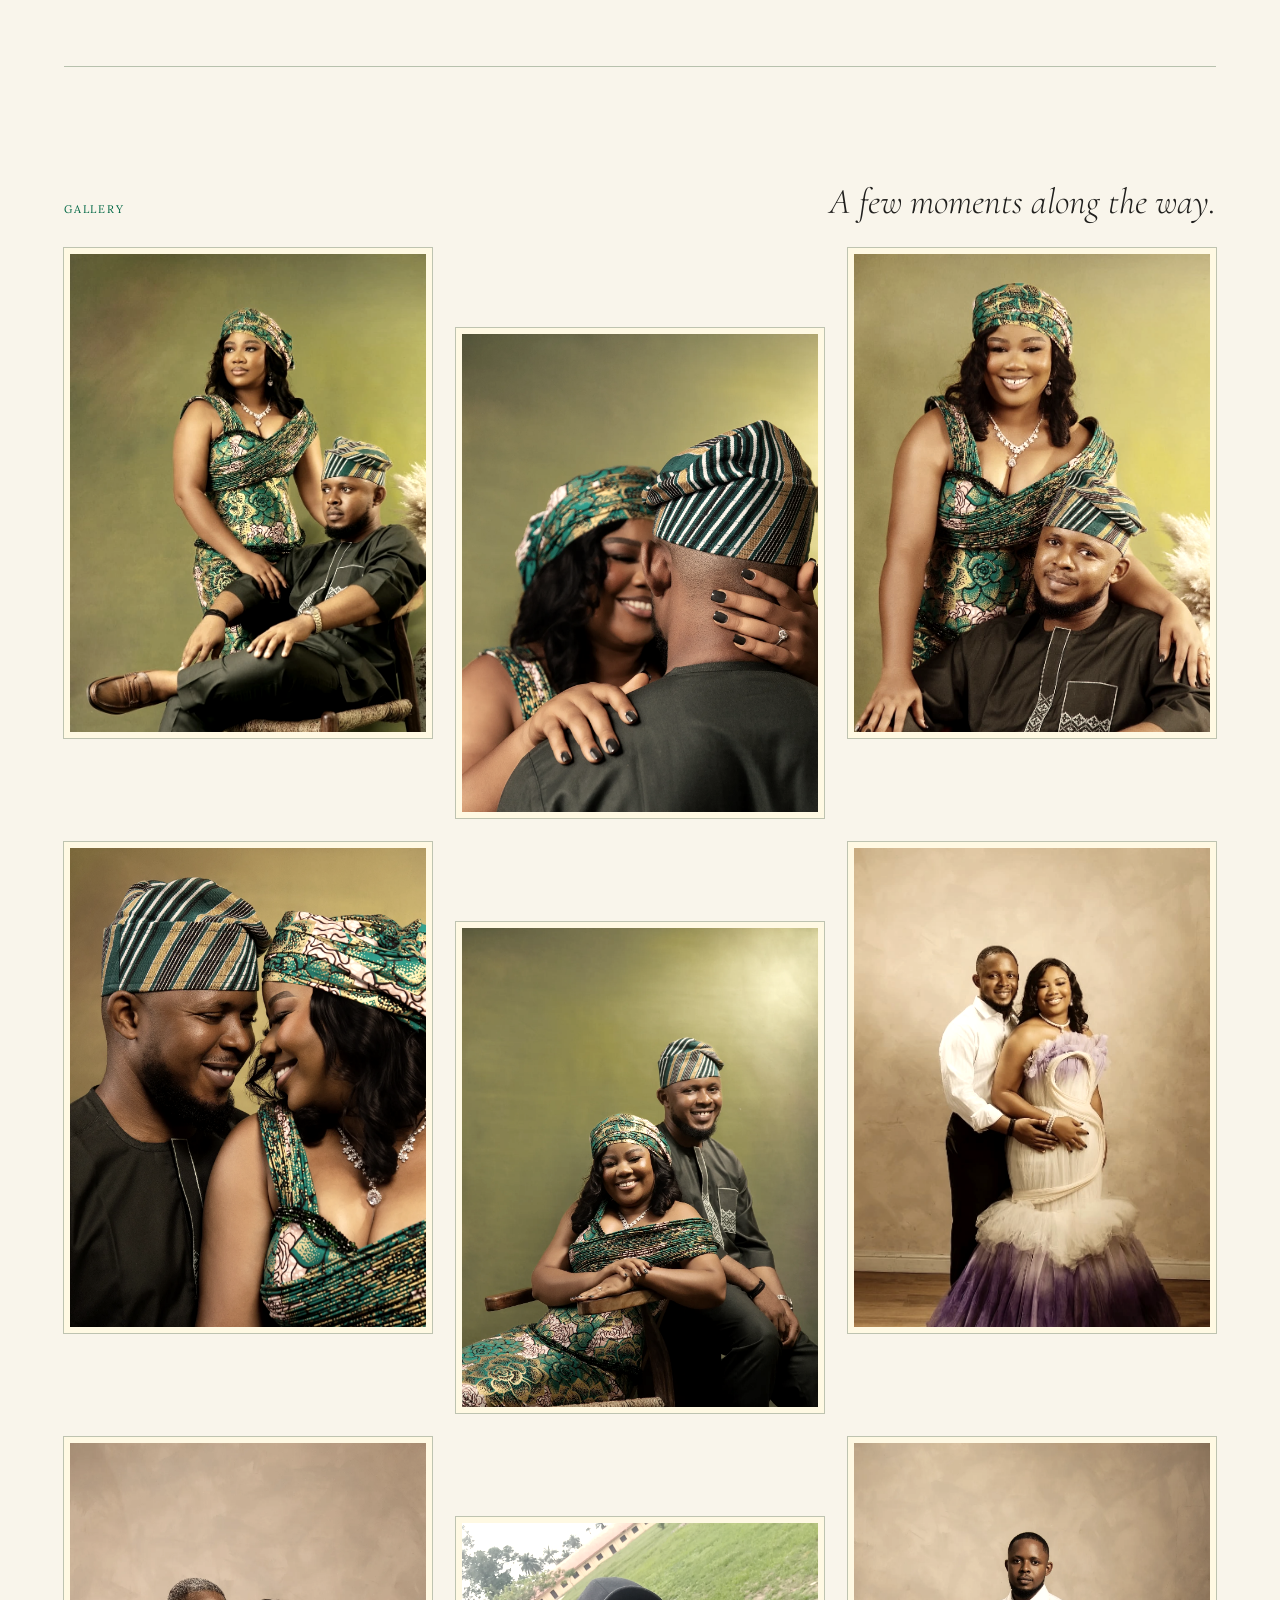
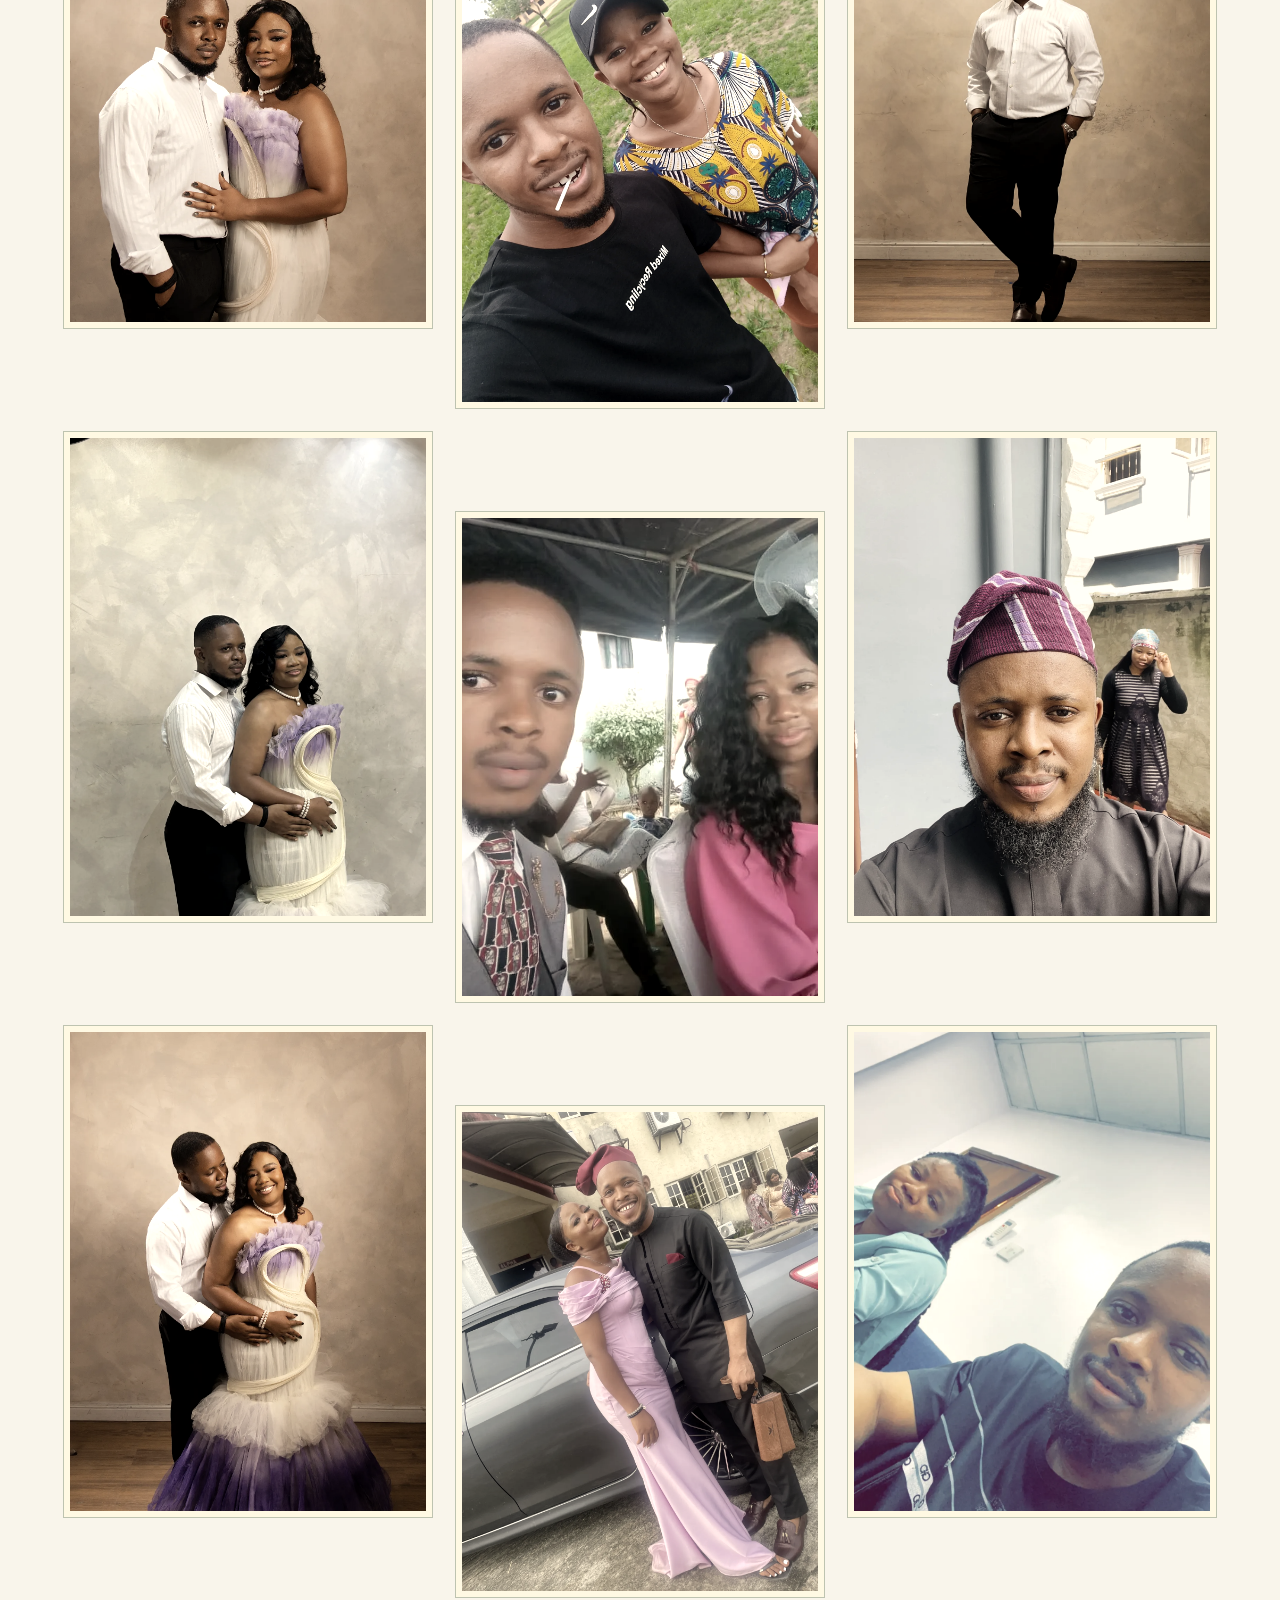
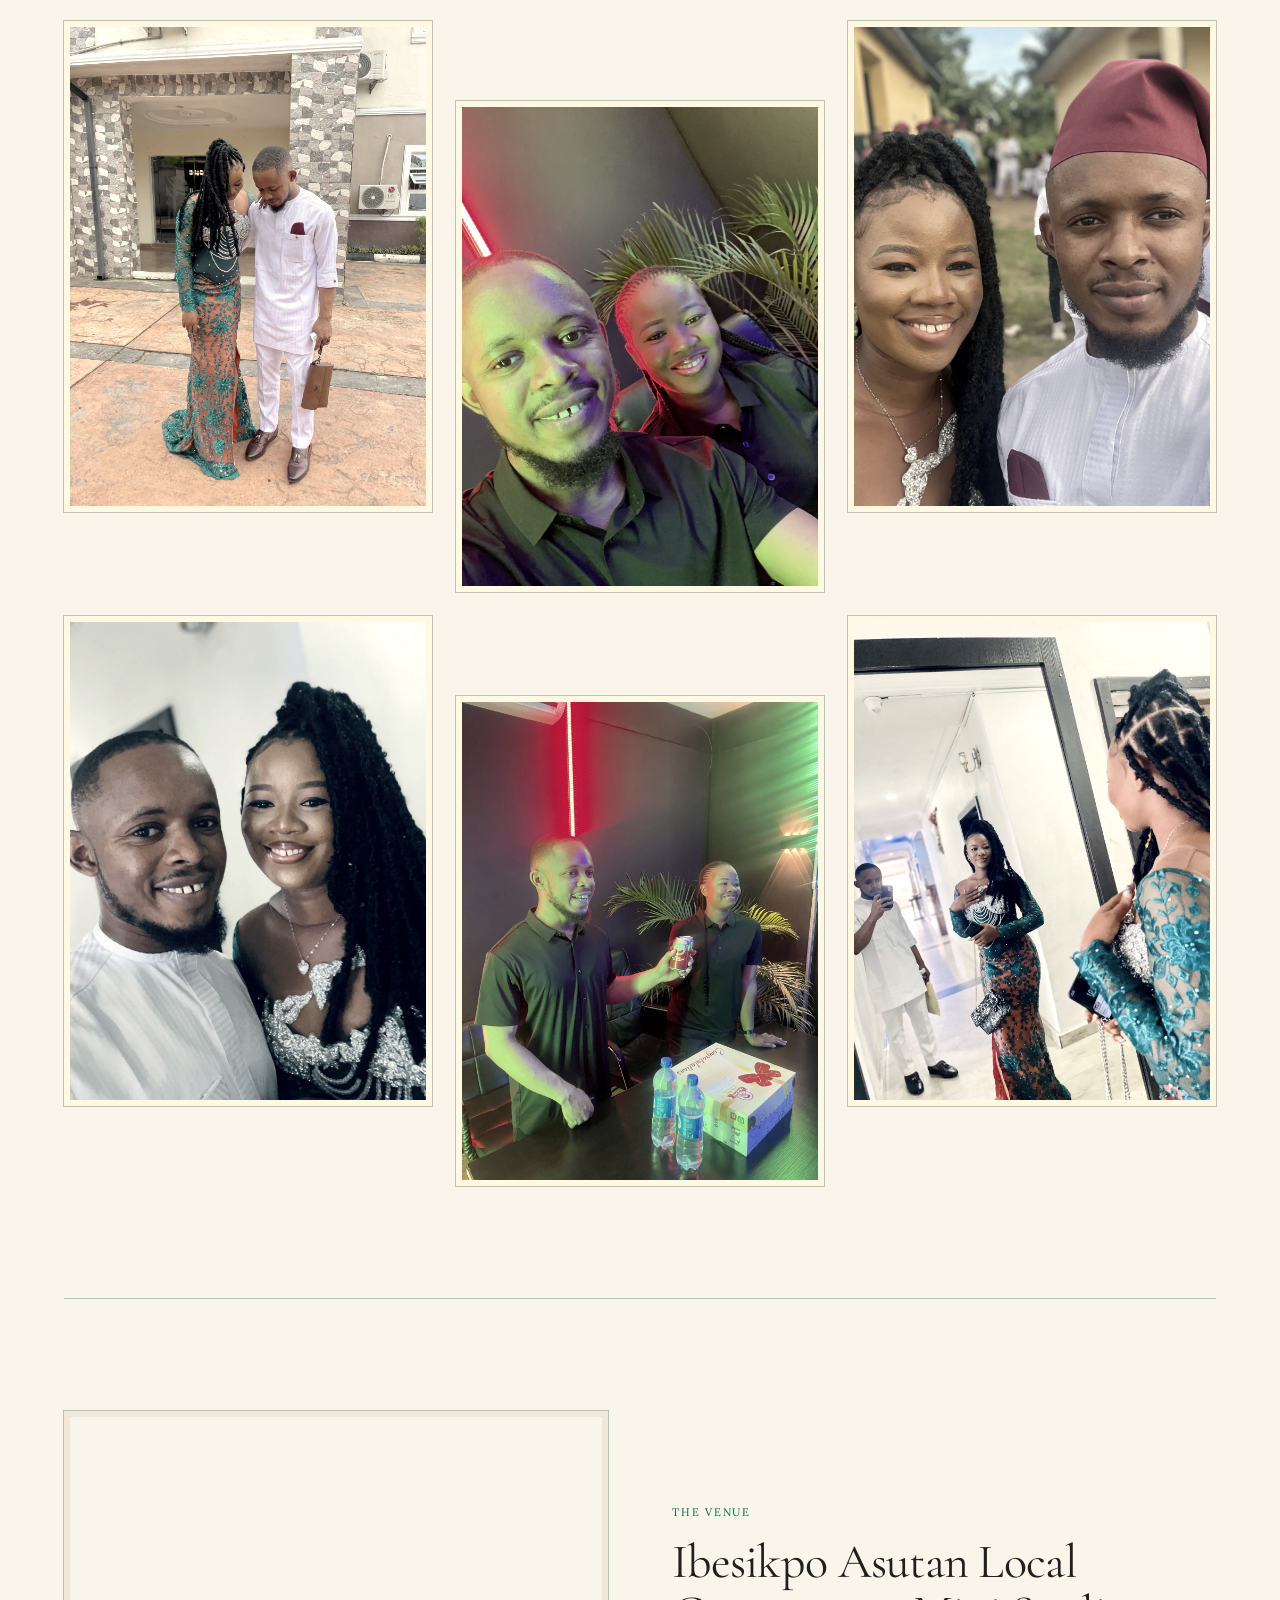
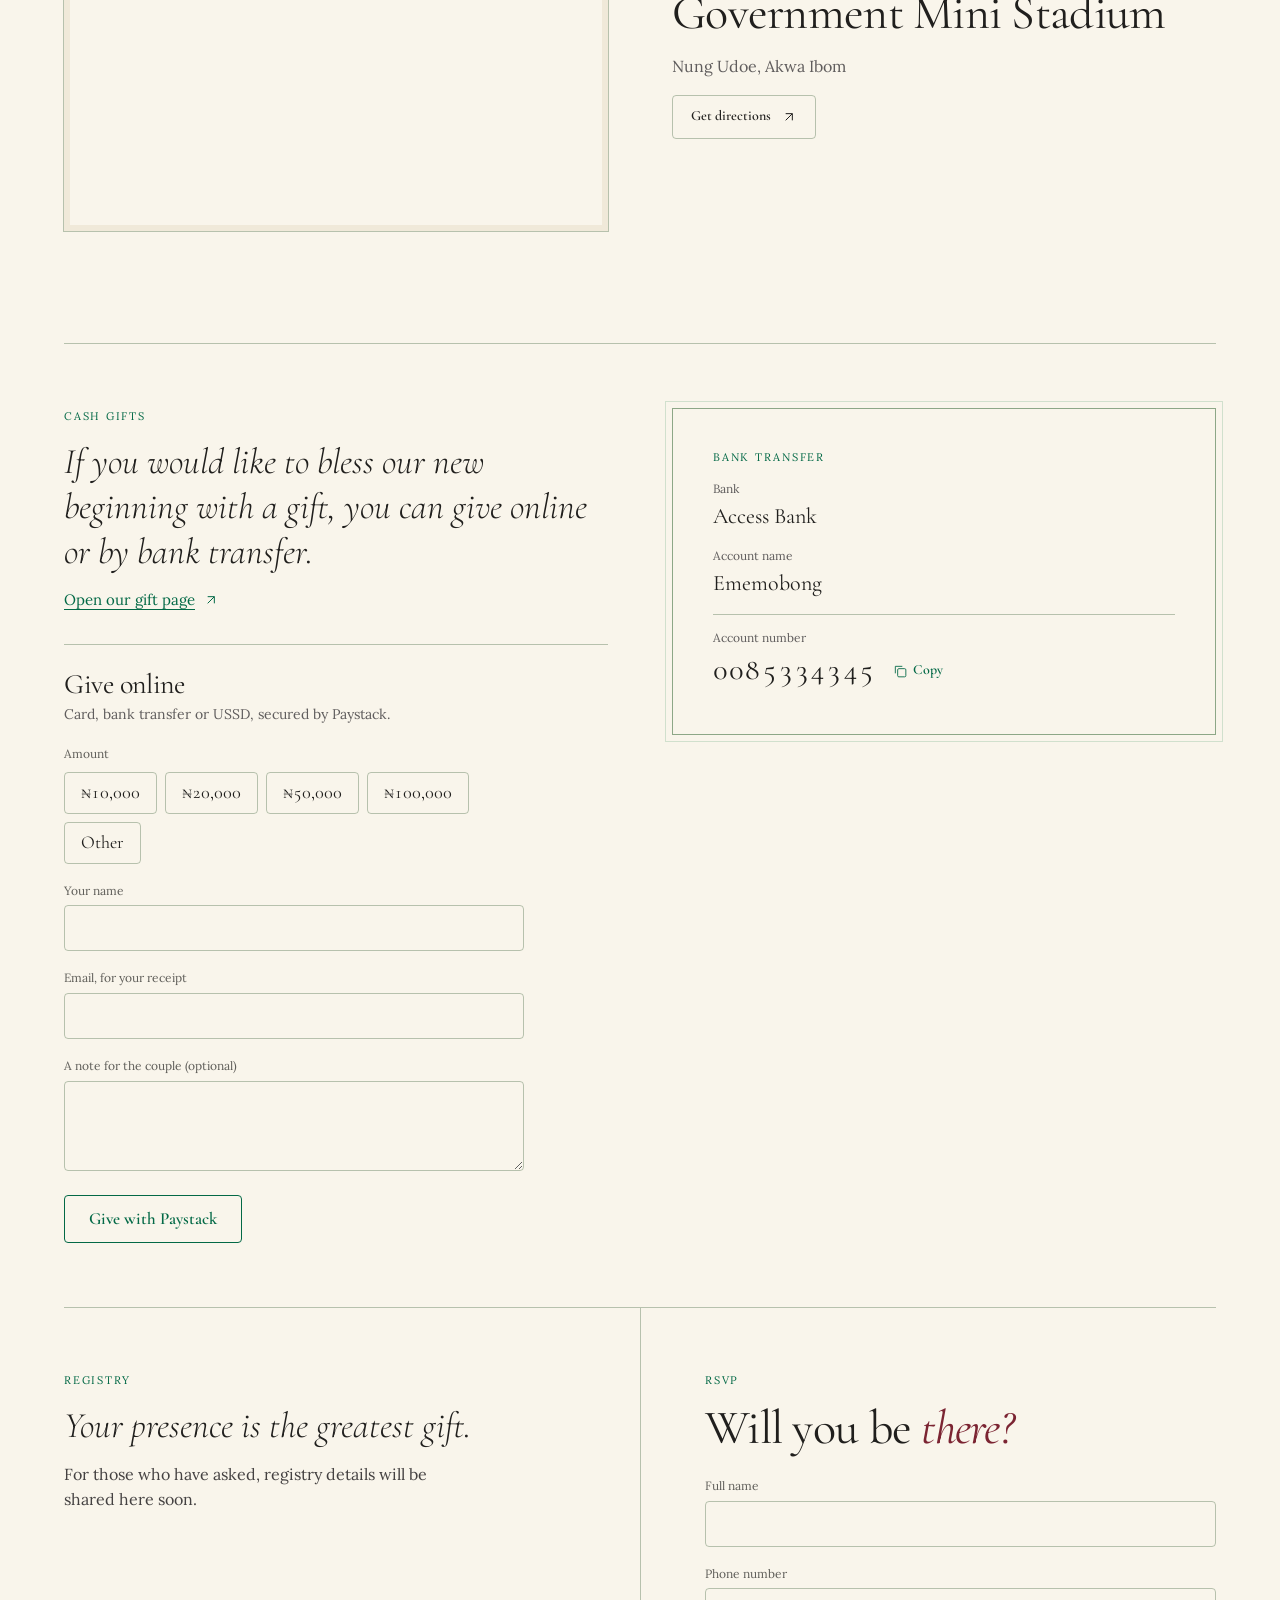
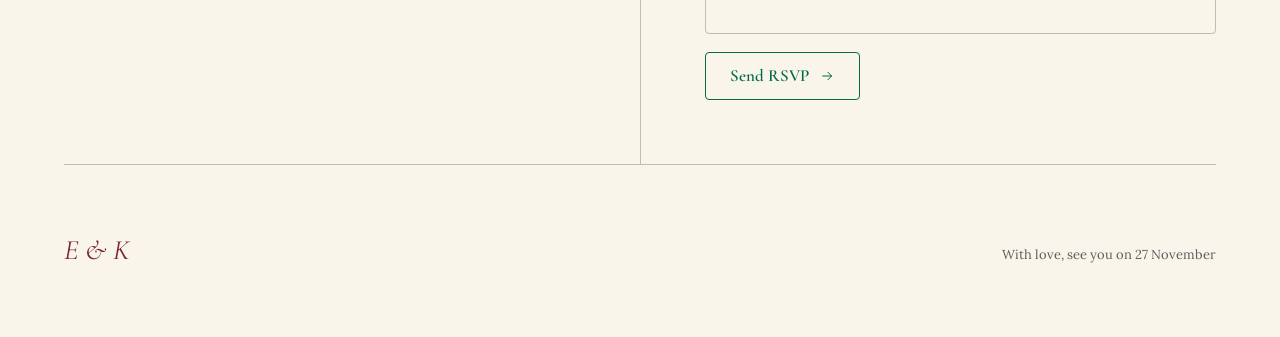
==== commit 261466c5: "Add 15 photos to the gallery - Add img-9 to img-25 (minus 18 and 22) as resized WebP (64–360 KB each" ====
--- a/index.html
+++ b/index.html
@@ -133,7 +133,21 @@
           <a href="assets/img-6.webp" class="gallery-item"><img src="assets/img-6.webp" alt="Ememobong and Kingsley leaning in close, smiling" loading="lazy" class="plate" style="object-position:center 30%" /></a>
           <a href="assets/img-4.webp" class="gallery-item"><img src="assets/img-4.webp" alt="Ememobong seated with Kingsley leaning in beside her" loading="lazy" class="plate" style="object-position:center 40%" /></a>
           <a href="assets/img-3.webp" class="gallery-item"><img src="assets/img-3.webp" alt="Kingsley holding Ememobong in her white and lilac gown" loading="lazy" class="plate" style="object-position:center 40%" /></a>
-        </div>
+          <a href="assets/img-12.webp" class="gallery-item"><img src="assets/img-12.webp" alt="Ememobong and Kingsley side by side, her in the white and lilac gown" loading="lazy" class="plate" style="object-position:center 25%" /></a>
+          <a href="assets/img-9.webp" class="gallery-item"><img src="assets/img-9.webp" alt="Kingsley and Ememobong taking a selfie outdoors" loading="lazy" class="plate" style="object-position:center 40%" /></a>
+          <a href="assets/img-11.webp" class="gallery-item"><img src="assets/img-11.webp" alt="Kingsley in a white shirt, standing against a studio backdrop" loading="lazy" class="plate" style="object-position:center 30%" /></a>
+          <a href="assets/img-14.webp" class="gallery-item"><img src="assets/img-14.webp" alt="Kingsley embracing Ememobong from behind in her white and lilac gown" loading="lazy" class="plate" style="object-position:center 45%" /></a>
+          <a href="assets/img-10.webp" class="gallery-item"><img src="assets/img-10.webp" alt="Kingsley and Ememobong seated together at an event" loading="lazy" class="plate" style="object-position:45% center" /></a>
+          <a href="assets/img-15.webp" class="gallery-item"><img src="assets/img-15.webp" alt="Kingsley in a purple cap, with Ememobong standing behind him" loading="lazy" class="plate" style="object-position:center 40%" /></a>
+          <a href="assets/img-13.webp" class="gallery-item"><img src="assets/img-13.webp" alt="Kingsley holding Ememobong close as she smiles, her in the white and lilac gown" loading="lazy" class="plate" style="object-position:center 35%" /></a>
+          <a href="assets/img-20.webp" class="gallery-item"><img src="assets/img-20.webp" alt="Posing together beside a car, her in a lilac gown" loading="lazy" class="plate" style="object-position:center 30%" /></a>
+          <a href="assets/img-16.webp" class="gallery-item"><img src="assets/img-16.webp" alt="An indoor selfie together" loading="lazy" class="plate" style="object-position:center 35%" /></a>
+          <a href="assets/img-23.webp" class="gallery-item"><img src="assets/img-23.webp" alt="Standing together outside a house, her in green lace and him in white" loading="lazy" class="plate" style="object-position:center 40%" /></a>
+          <a href="assets/img-17.webp" class="gallery-item"><img src="assets/img-17.webp" alt="A selfie together under red and green lights" loading="lazy" class="plate" style="object-position:center 50%" /></a>
+          <a href="assets/img-21.webp" class="gallery-item"><img src="assets/img-21.webp" alt="A selfie together at an outdoor gathering" loading="lazy" class="plate" style="object-position:55% center" /></a>
+          <a href="assets/img-24.webp" class="gallery-item"><img src="assets/img-24.webp" alt="Smiling together at an evening event" loading="lazy" class="plate" style="object-position:center 40%" /></a>
+          <a href="assets/img-19.webp" class="gallery-item"><img src="assets/img-19.webp" alt="Celebrating with a gift box under neon lights" loading="lazy" class="plate" style="object-position:center 50%" /></a>
+          <a href="assets/img-25.webp" class="gallery-item"><img src="assets/img-25.webp" alt="A mirror photo in a green lace gown, with him in white behind her" loading="lazy" class="plate" style="object-position:center 50%" /></a>        </div>
       </section>
 
       <dialog class="lightbox" data-lightbox aria-label="Photo viewer">
--- a/css/site.css
+++ b/css/site.css
@@ -206,8 +206,11 @@
   filter: sepia(0.05) saturate(0.95) contrast(1.05); transform: translateY(-2px);
 }
 .gallery-item:nth-child(3n + 2) { margin-top: var(--stagger); }
+/* A lone photo on the last desktop row sits in the middle column. */
+.gallery-item:last-child:nth-child(3n + 1) { grid-column: 2; }
 @media (max-width: 899px) {
   .gallery-item:nth-child(3n + 2) { margin-top: 0; }
+  .gallery-item:last-child:nth-child(3n + 1) { grid-column: auto; }
   .gallery-item:nth-child(even) { margin-top: var(--stagger); }
 }
 
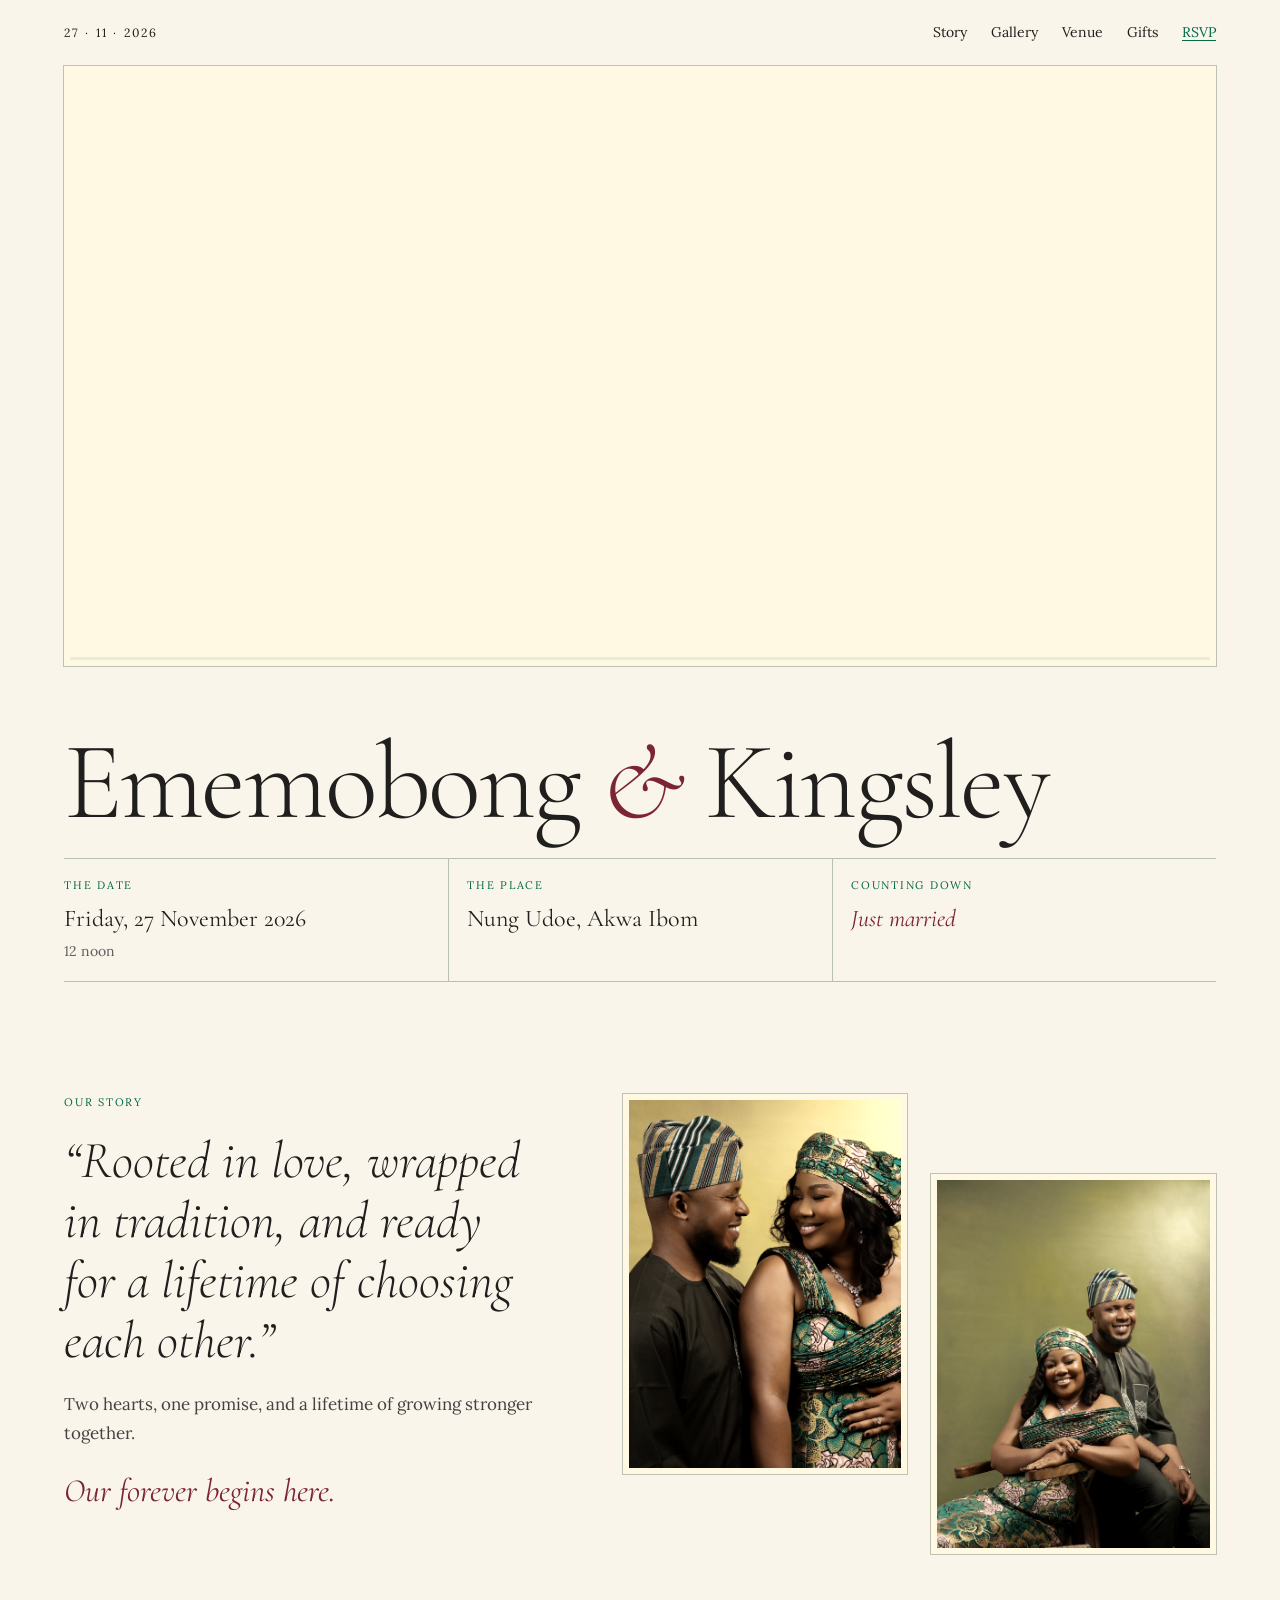
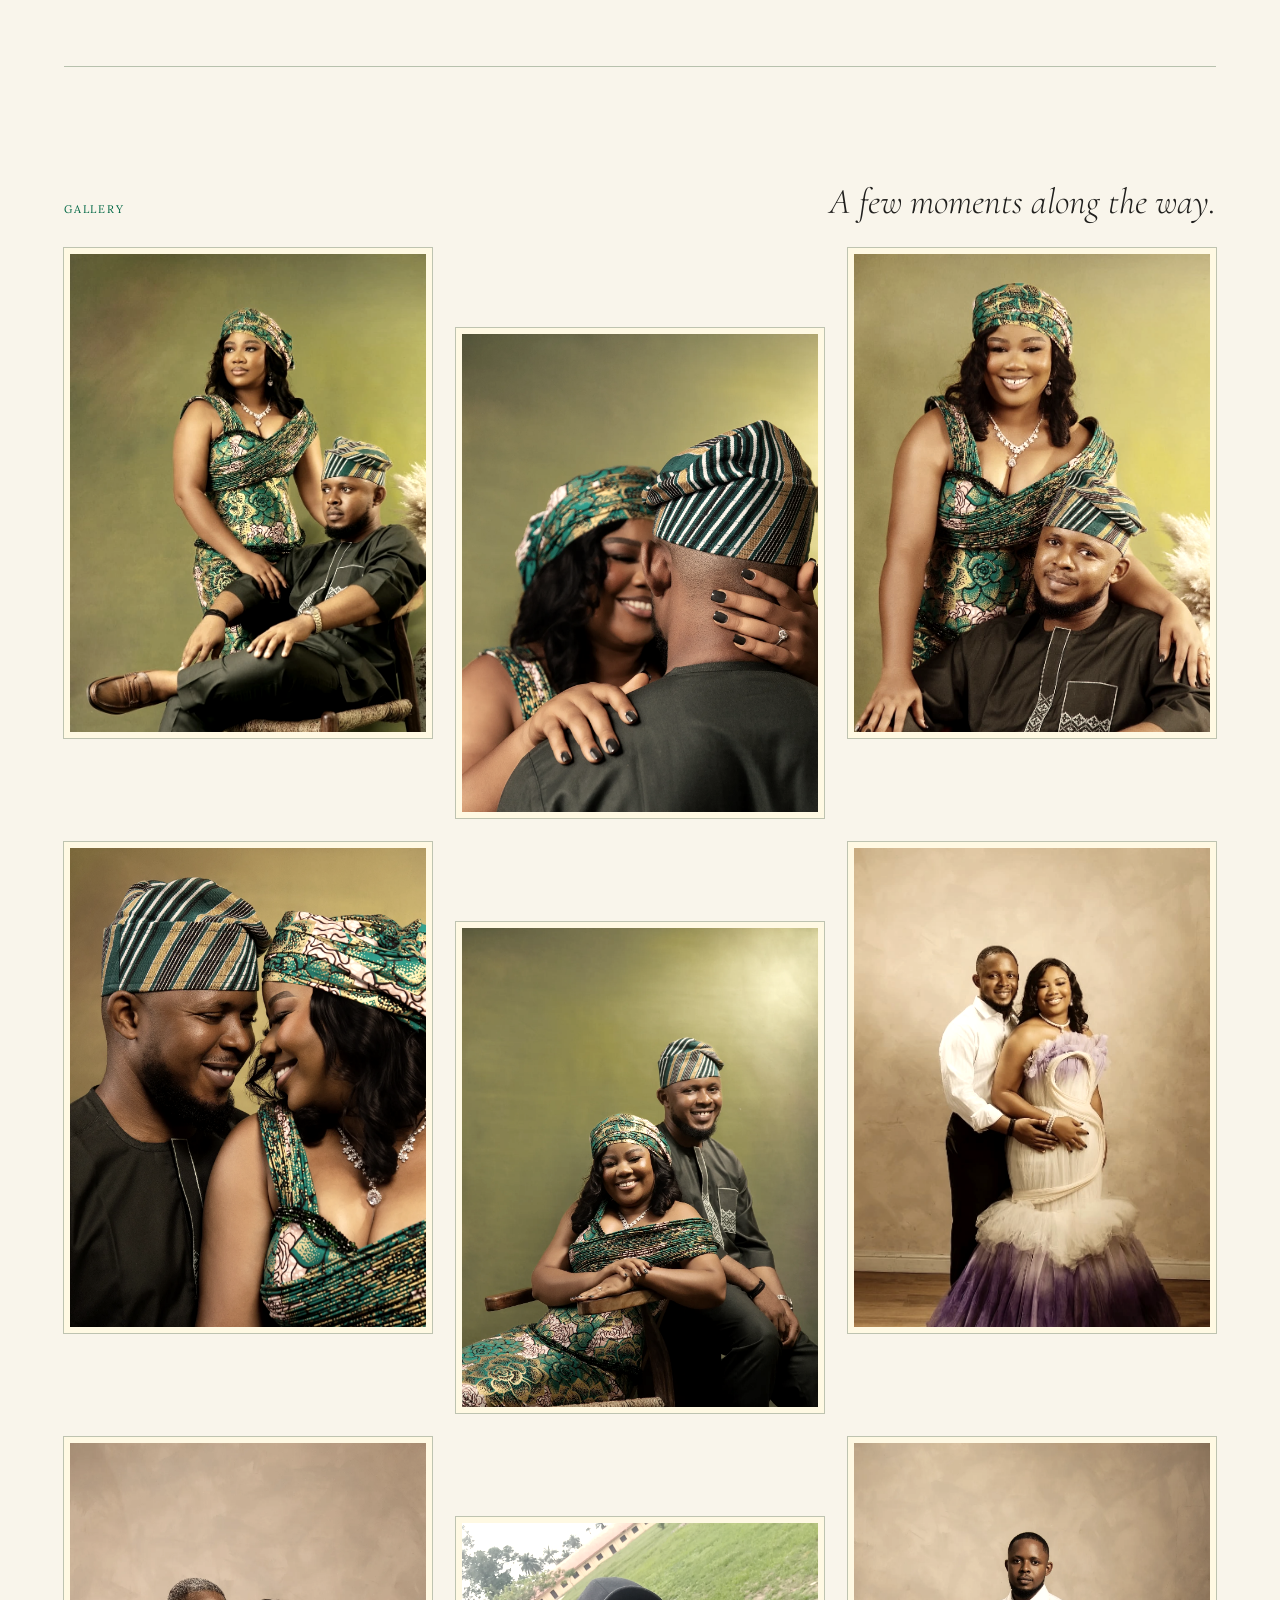
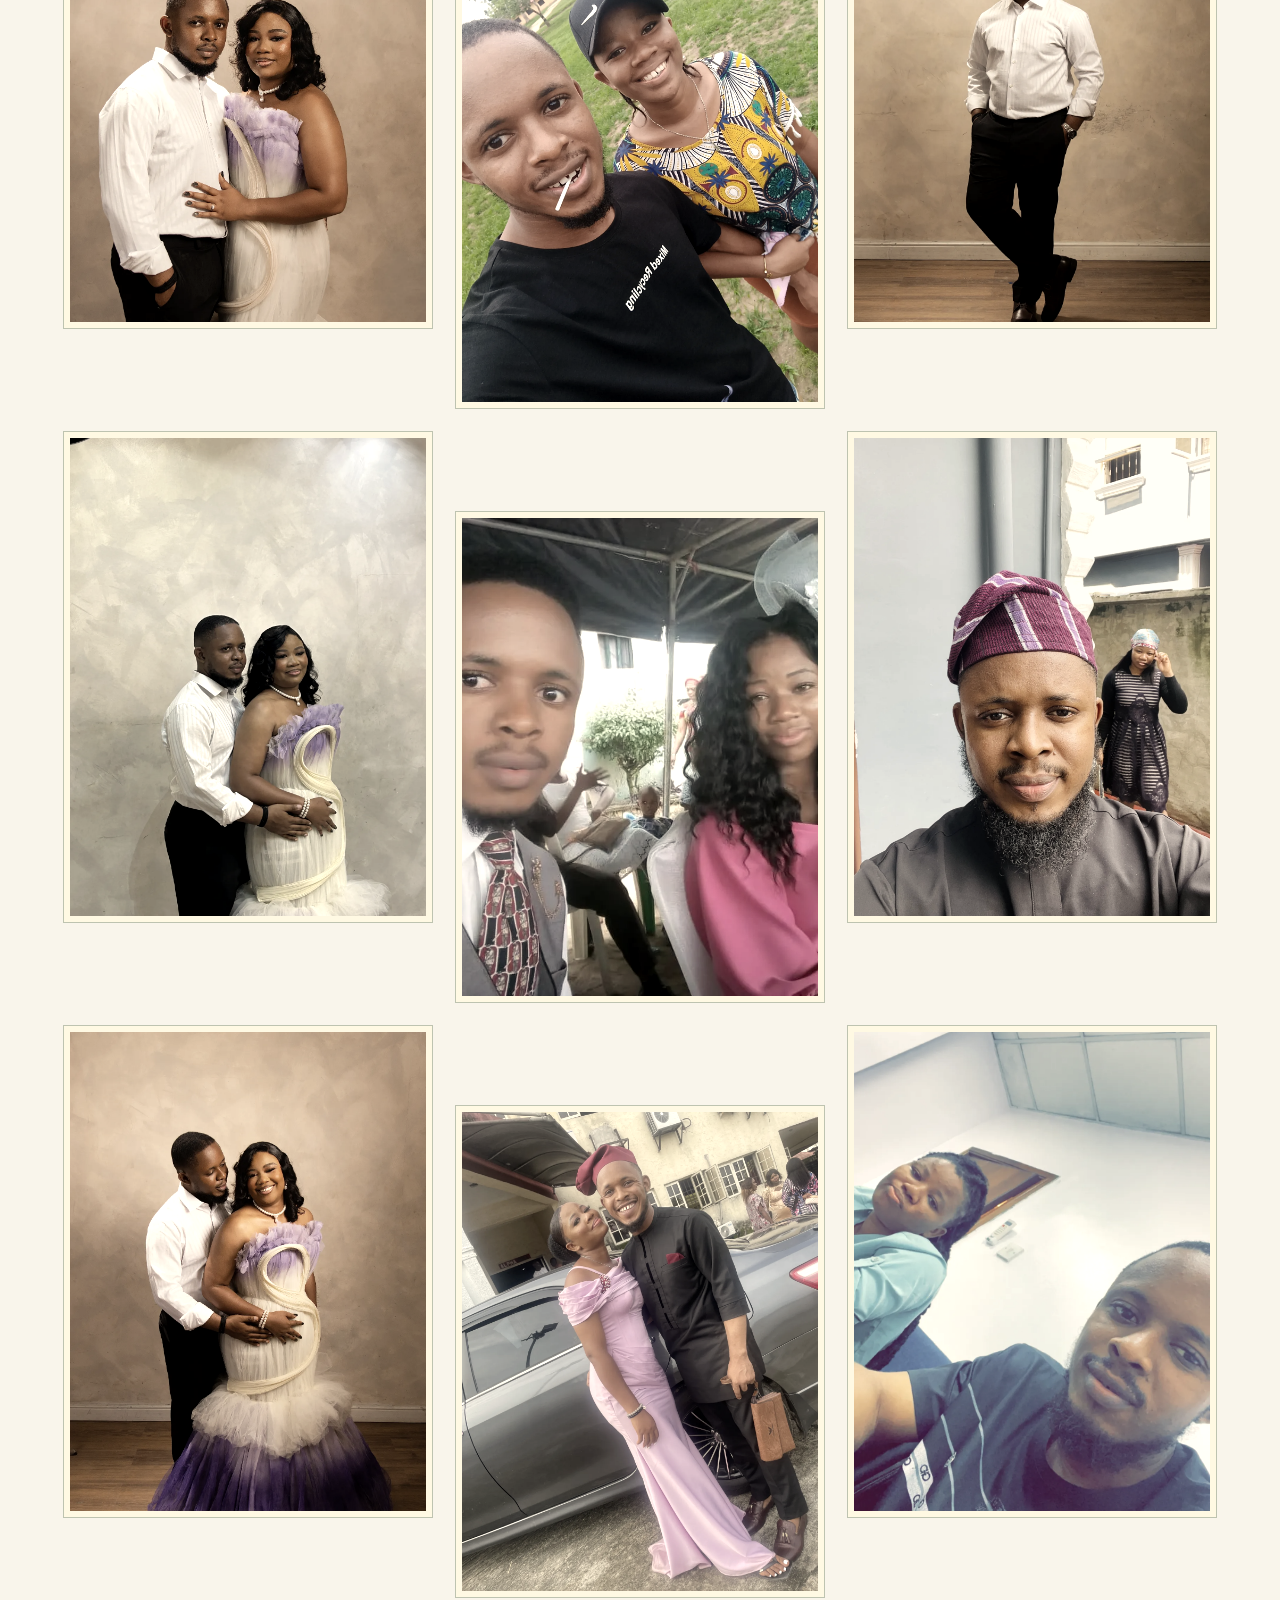
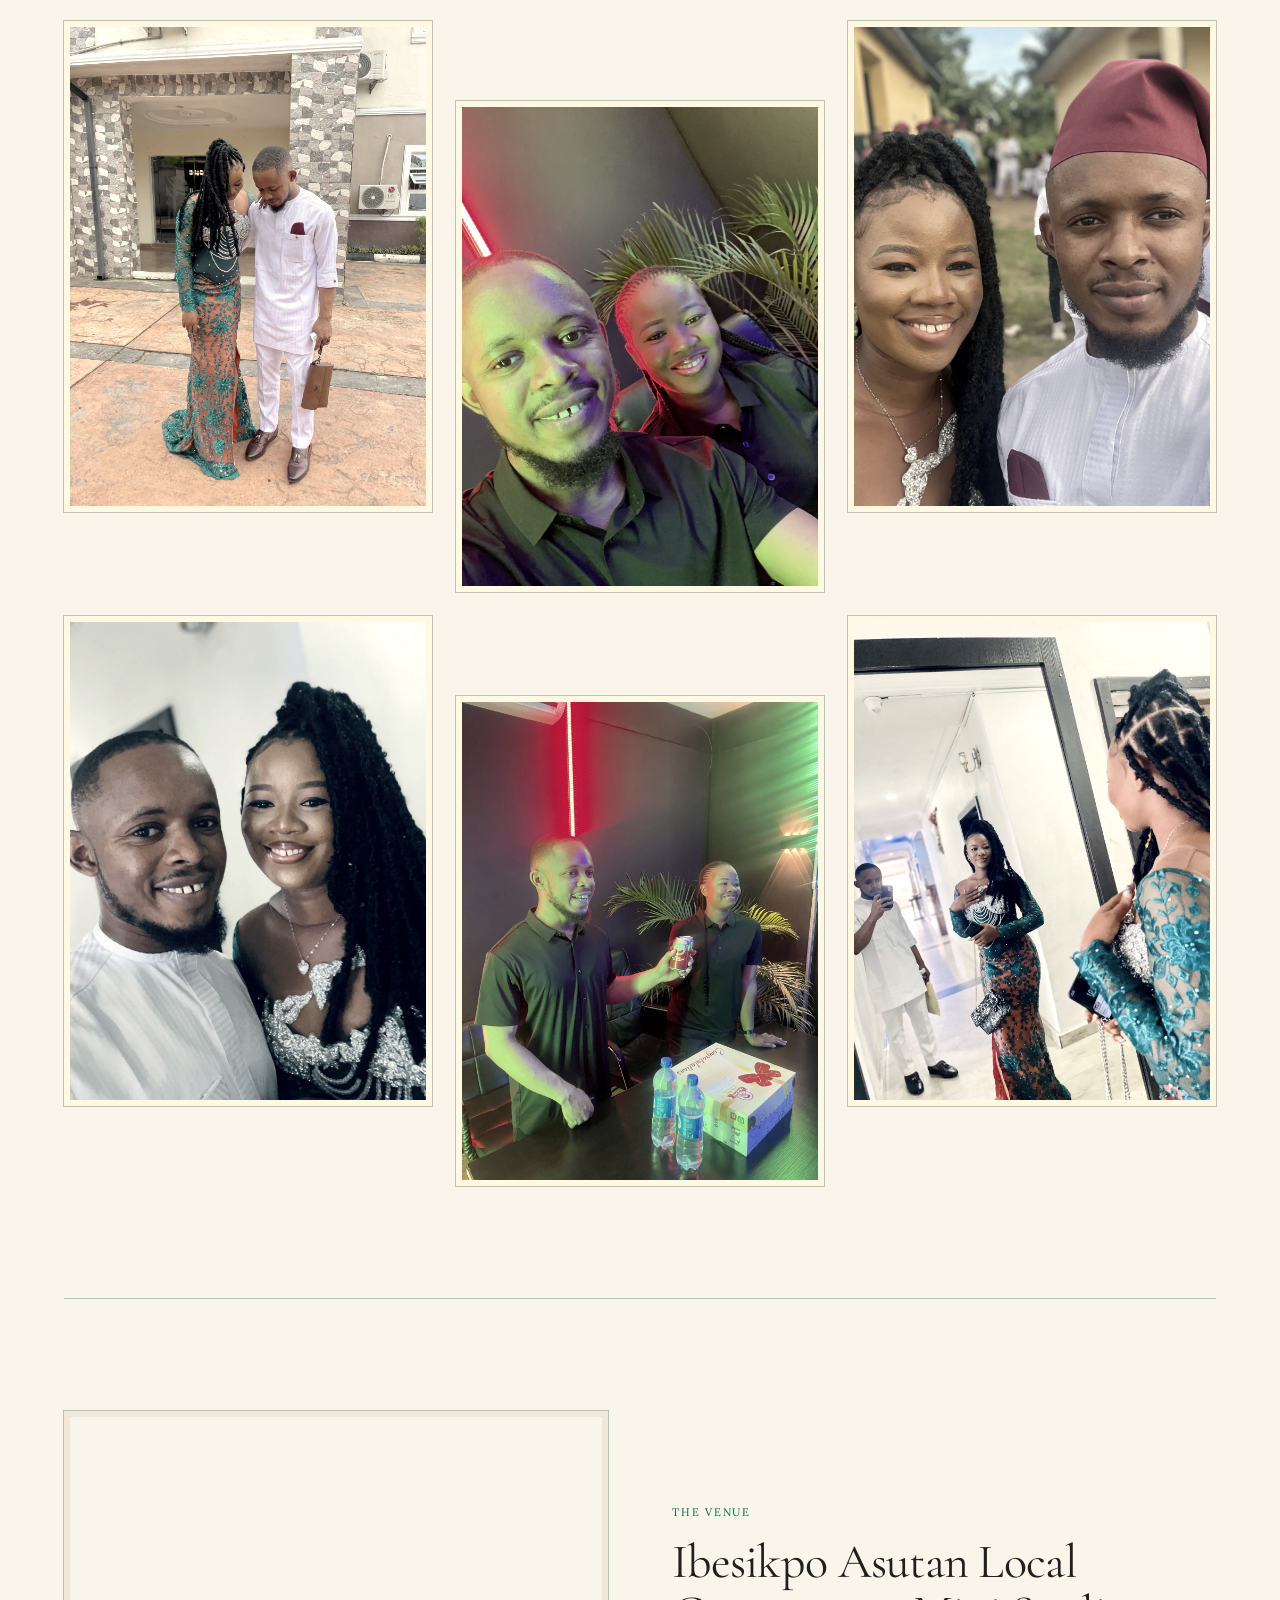
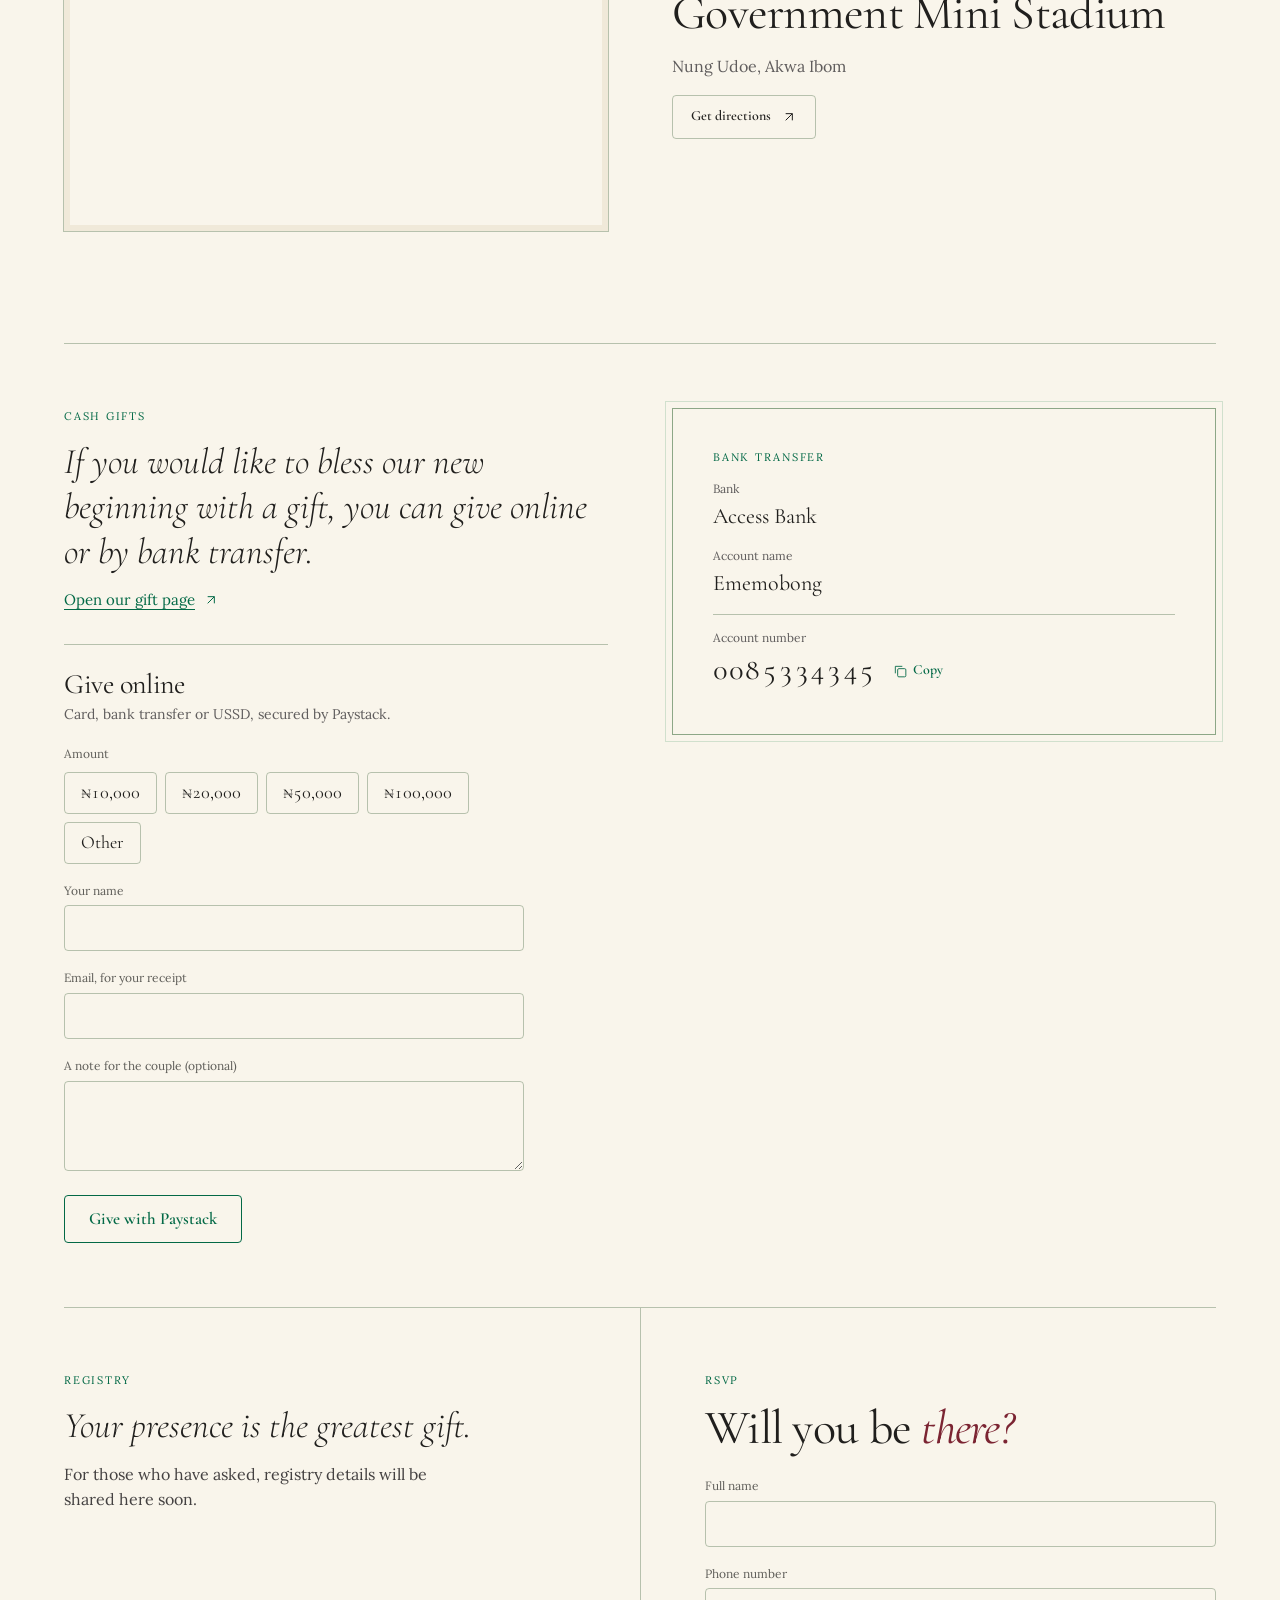
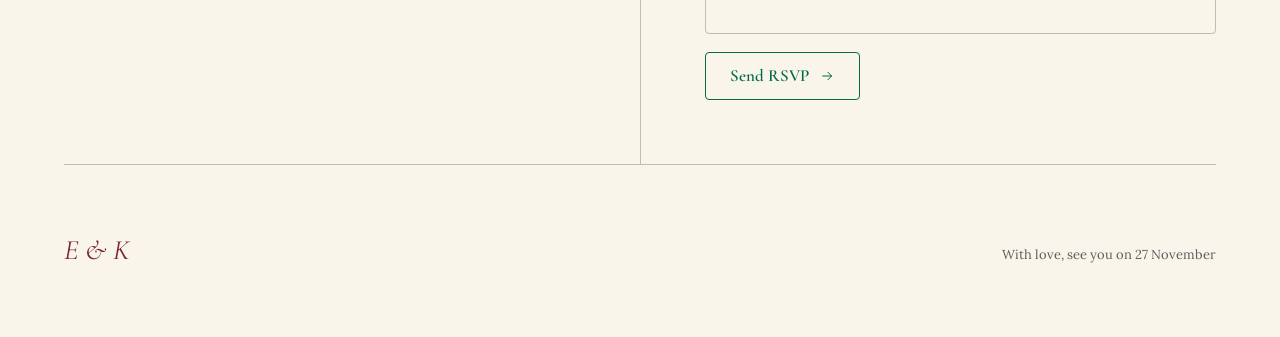
==== commit 8b3b54fa: "Update story section text Co-Authored-By: Claude Opus 5.5 <noreply@anthropic.com>" ====
--- a/index.html
+++ b/index.html
@@ -94,12 +94,13 @@
         <div class="story-text">
           <div class="kicker">Our story</div>
           <p class="story-quote">
-            Every chapter of our story has been shaped by the people around us.
+            “Rooted in love, wrapped in tradition, and ready for a lifetime of
+            choosing each other.”
           </p>
           <p class="story-body">
-            On 27 November we begin a new one, and we would love for you to be
-            there.
+            Two hearts, one promise, and a lifetime of growing stronger together.
           </p>
+          <p class="story-close">Our forever begins here.</p>
         </div>
         <div class="story-photos">
           <img
--- a/css/site.css
+++ b/css/site.css
@@ -134,6 +134,10 @@
   font-size: var(--quote-size); line-height: 1.15; text-wrap: pretty;
 }
 .story-body { margin: 0; font-size: 17px; line-height: 1.7; max-width: 30em; color: var(--color-neutral-800); }
+.story-close {
+  margin: 4px 0 0; font-family: var(--font-heading); font-style: italic; font-weight: 400;
+  font-size: calc(var(--lead-size) * 0.9); line-height: 1.2; color: var(--ek-burgundy);
+}
 .story-photos { display: grid; grid-template-columns: repeat(2, minmax(0, 1fr)); gap: var(--gap-sm); }
 .story-photos img { width: 100%; aspect-ratio: 3 / 4; object-fit: cover; object-position: center 30%; }
 .story-photos img:nth-child(2) { margin-top: var(--stagger); }
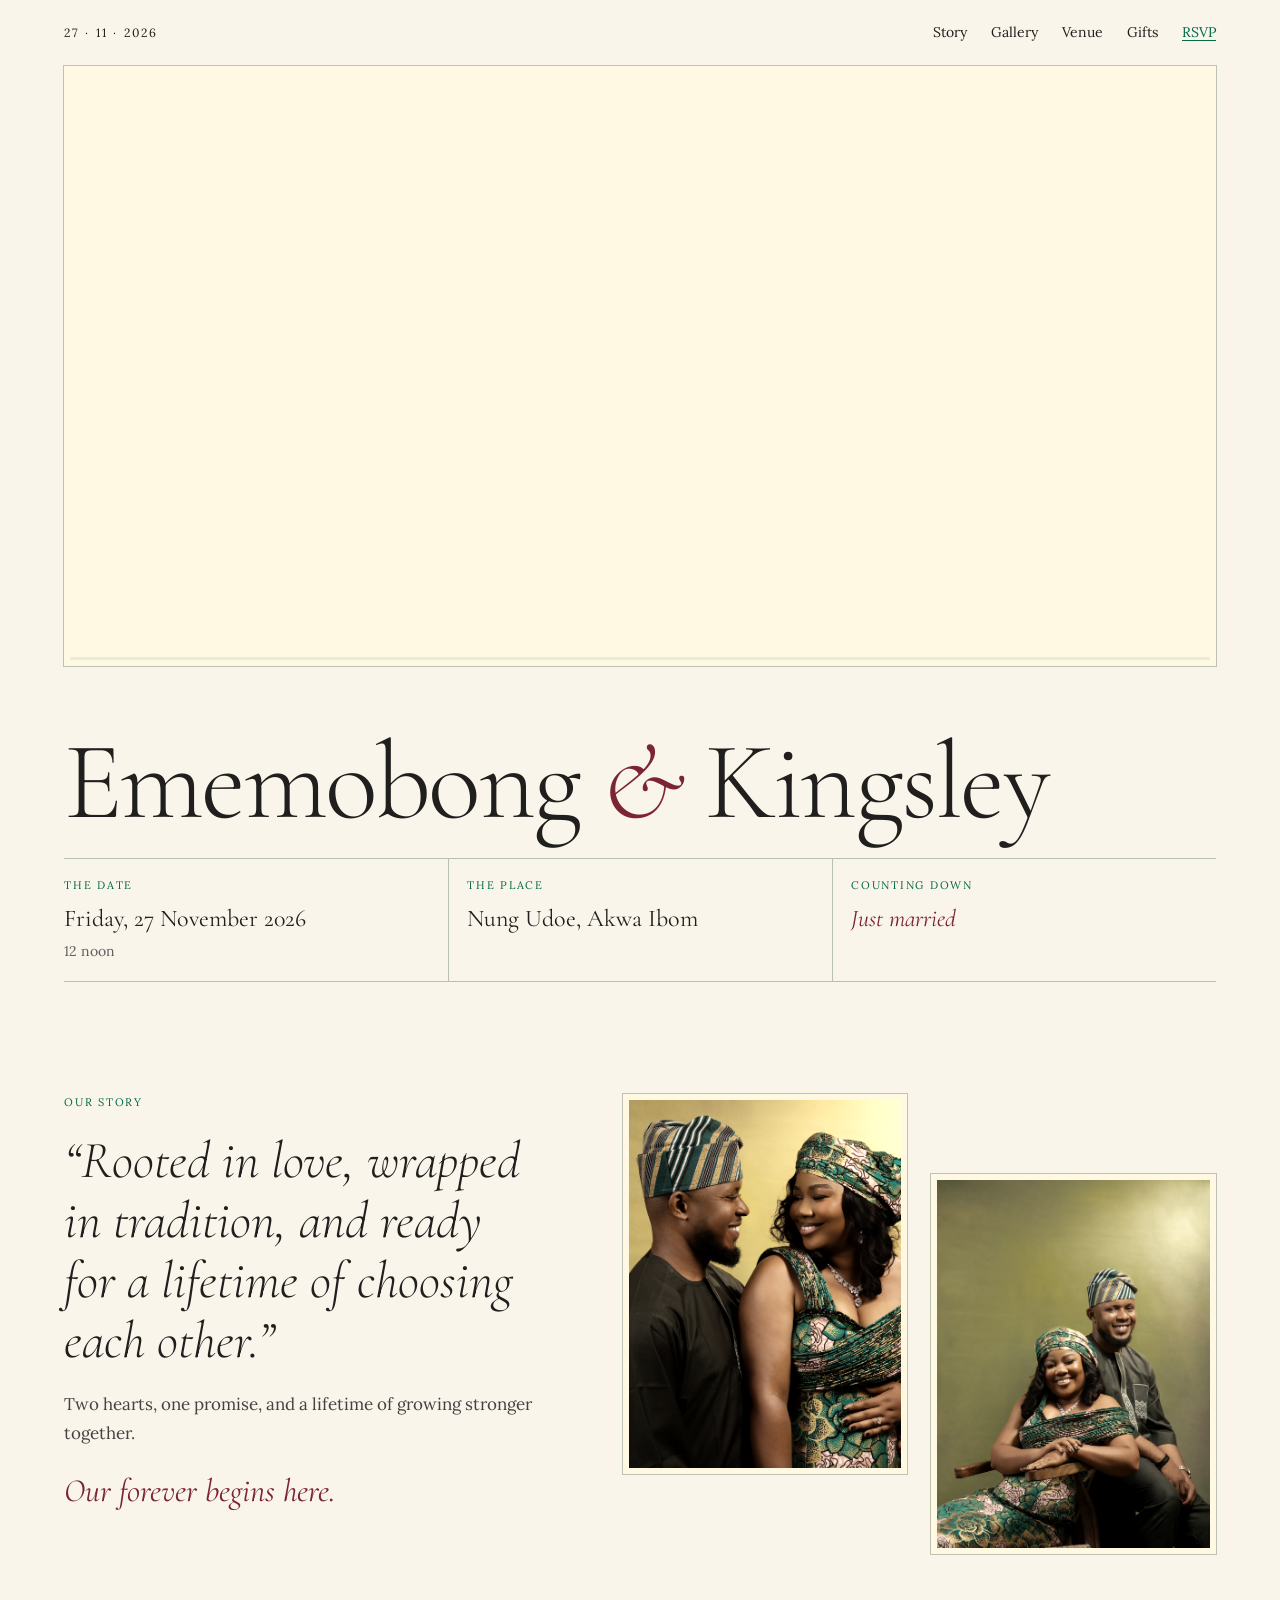
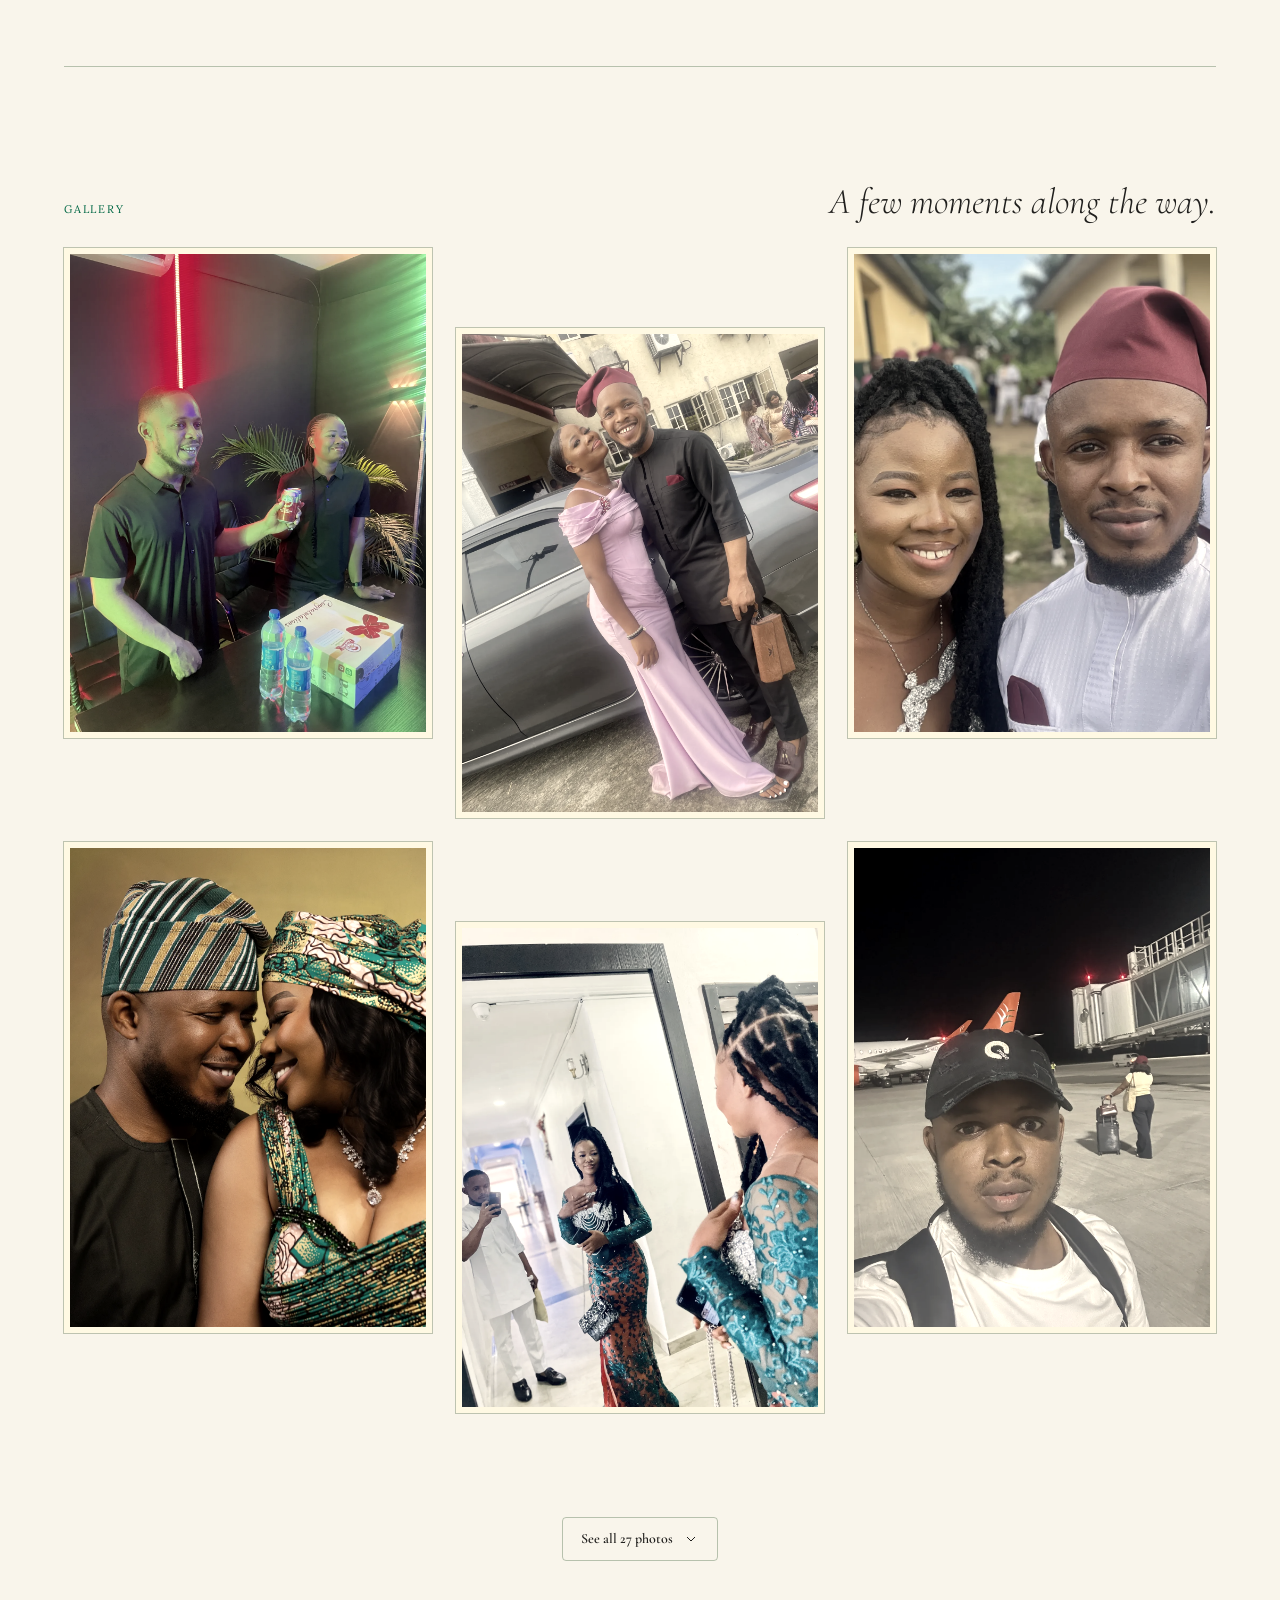
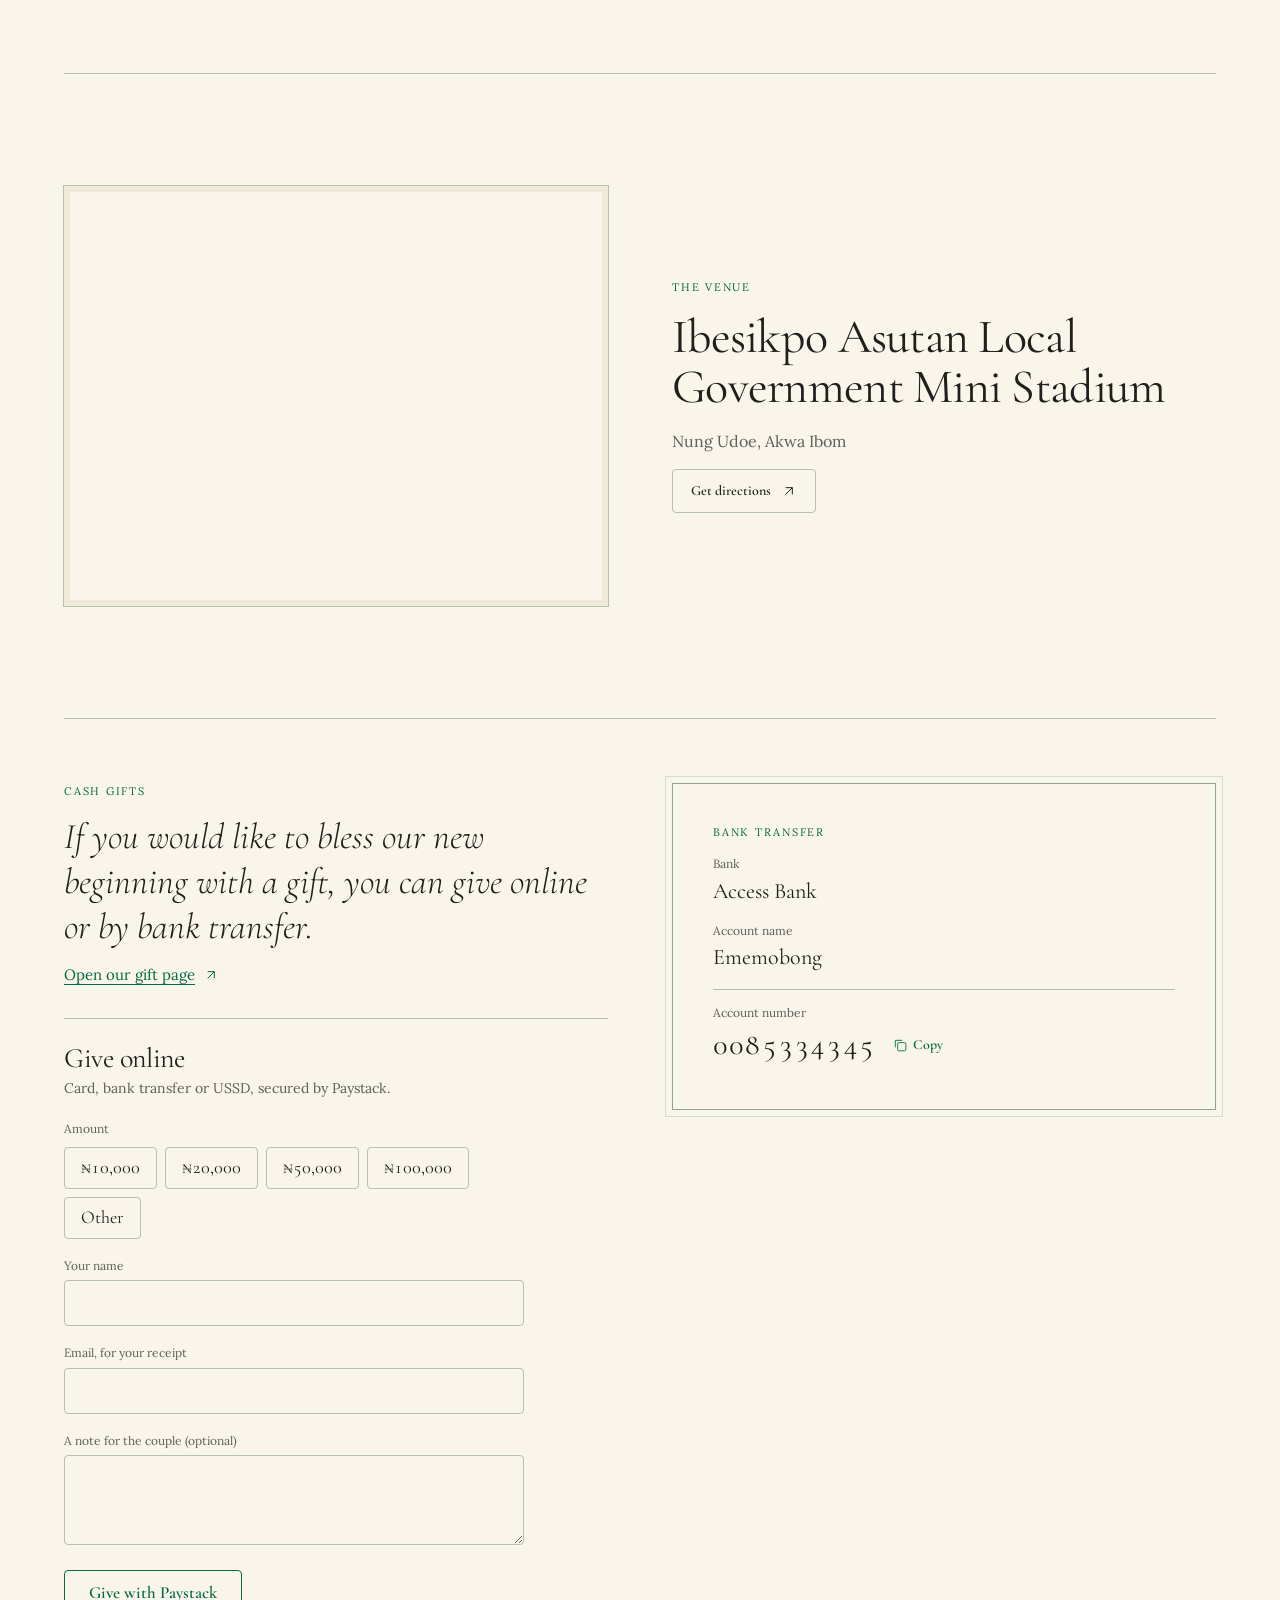
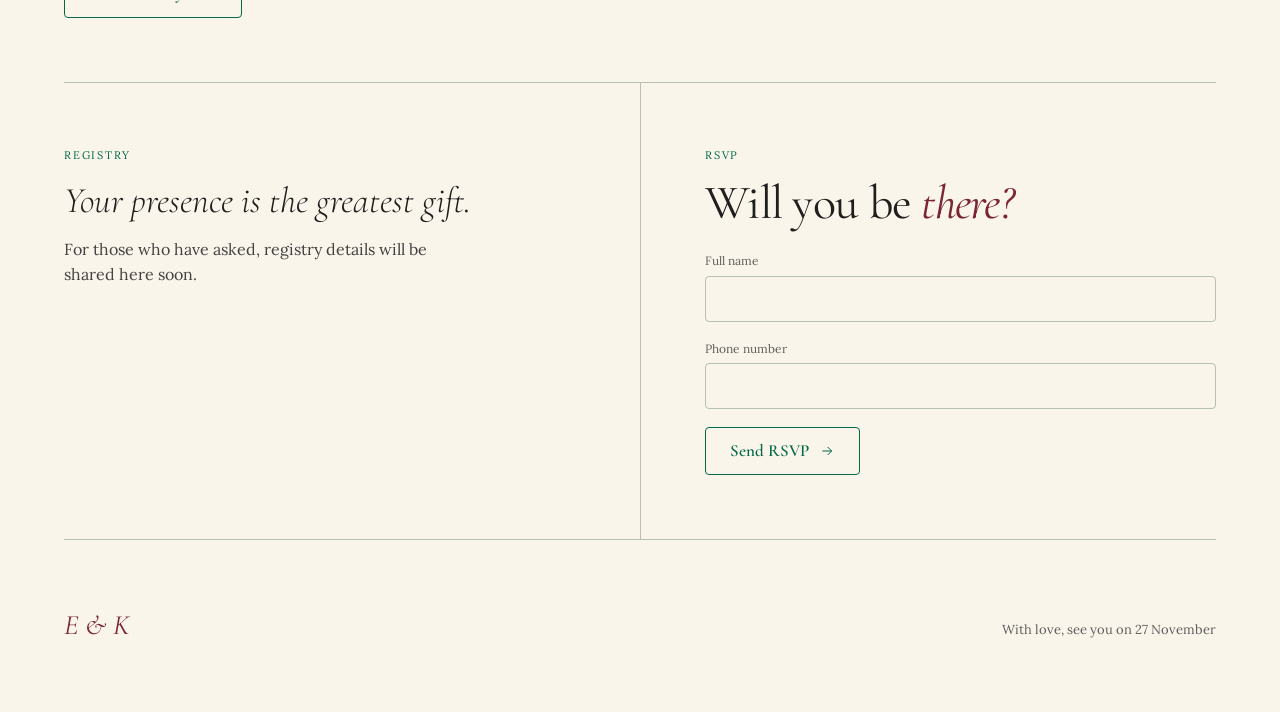
==== commit 785e52c5: "Add 6 photos, "See all photos" button and shuffled gallery - Add img-26 to img-31 as resized WebP; s" ====
--- a/index.html
+++ b/index.html
@@ -148,7 +148,20 @@
           <a href="assets/img-21.webp" class="gallery-item"><img src="assets/img-21.webp" alt="A selfie together at an outdoor gathering" loading="lazy" class="plate" style="object-position:55% center" /></a>
           <a href="assets/img-24.webp" class="gallery-item"><img src="assets/img-24.webp" alt="Smiling together at an evening event" loading="lazy" class="plate" style="object-position:center 40%" /></a>
           <a href="assets/img-19.webp" class="gallery-item"><img src="assets/img-19.webp" alt="Celebrating with a gift box under neon lights" loading="lazy" class="plate" style="object-position:center 50%" /></a>
-          <a href="assets/img-25.webp" class="gallery-item"><img src="assets/img-25.webp" alt="A mirror photo in a green lace gown, with him in white behind her" loading="lazy" class="plate" style="object-position:center 50%" /></a>        </div>
+          <a href="assets/img-25.webp" class="gallery-item"><img src="assets/img-25.webp" alt="A mirror photo in a green lace gown, with him in white behind her" loading="lazy" class="plate" style="object-position:center 50%" /></a>
+          <a href="assets/img-28.webp" class="gallery-item"><img src="assets/img-28.webp" alt="A selfie together on the street" loading="lazy" class="plate" style="object-position:center 35%" /></a>
+          <a href="assets/img-26.webp" class="gallery-item"><img src="assets/img-26.webp" alt="Standing together in front of a welcome backdrop at an event" loading="lazy" class="plate" style="object-position:center 40%" /></a>
+          <a href="assets/img-30.webp" class="gallery-item"><img src="assets/img-30.webp" alt="A selfie on the airport tarmac at night, with her walking behind with a suitcase" loading="lazy" class="plate" style="object-position:center 45%" /></a>
+          <a href="assets/img-29.webp" class="gallery-item"><img src="assets/img-29.webp" alt="A selfie together at an evening outing" loading="lazy" class="plate" style="object-position:center 35%" /></a>
+          <a href="assets/img-31.webp" class="gallery-item"><img src="assets/img-31.webp" alt="Walking through an airport terminal with a suitcase" loading="lazy" class="plate" style="object-position:center 45%" /></a>
+          <a href="assets/img-27.webp" class="gallery-item"><img src="assets/img-27.webp" alt="Smiling together in front of a welcome backdrop" loading="lazy" class="plate" style="object-position:center 40%" /></a>
+        </div>
+        <div class="gallery-more" data-gallery-more hidden>
+          <button type="button" class="btn btn-secondary btn-md" data-gallery-toggle aria-expanded="false">
+            <span data-gallery-toggle-label>See all photos</span>
+            <svg width="16" height="16" viewBox="0 0 24 24" fill="none" stroke="currentColor" stroke-width="1.5" aria-hidden="true"><path d="M6 9l6 6 6-6" /></svg>
+          </button>
+        </div>
       </section>
 
       <dialog class="lightbox" data-lightbox aria-label="Photo viewer">
--- a/css/site.css
+++ b/css/site.css
@@ -222,6 +222,12 @@
   .gallery-head .lead { text-align: left; }
 }
 
+/* Collapsed gallery: only the first 6 photos show until "See all" is pressed. */
+.gallery-grid.is-collapsed .gallery-item:nth-child(n + 7) { display: none; }
+.gallery-more { display: flex; justify-content: center; margin-top: calc(var(--gap) + var(--stagger) / 2); }
+.gallery-more svg { transition: transform 0.2s ease; }
+.gallery-more [aria-expanded="true"] svg { transform: rotate(180deg); }
+
 /* — lightbox — */
 .lightbox {
   width: 100vw; height: 100dvh; max-width: none; max-height: none;
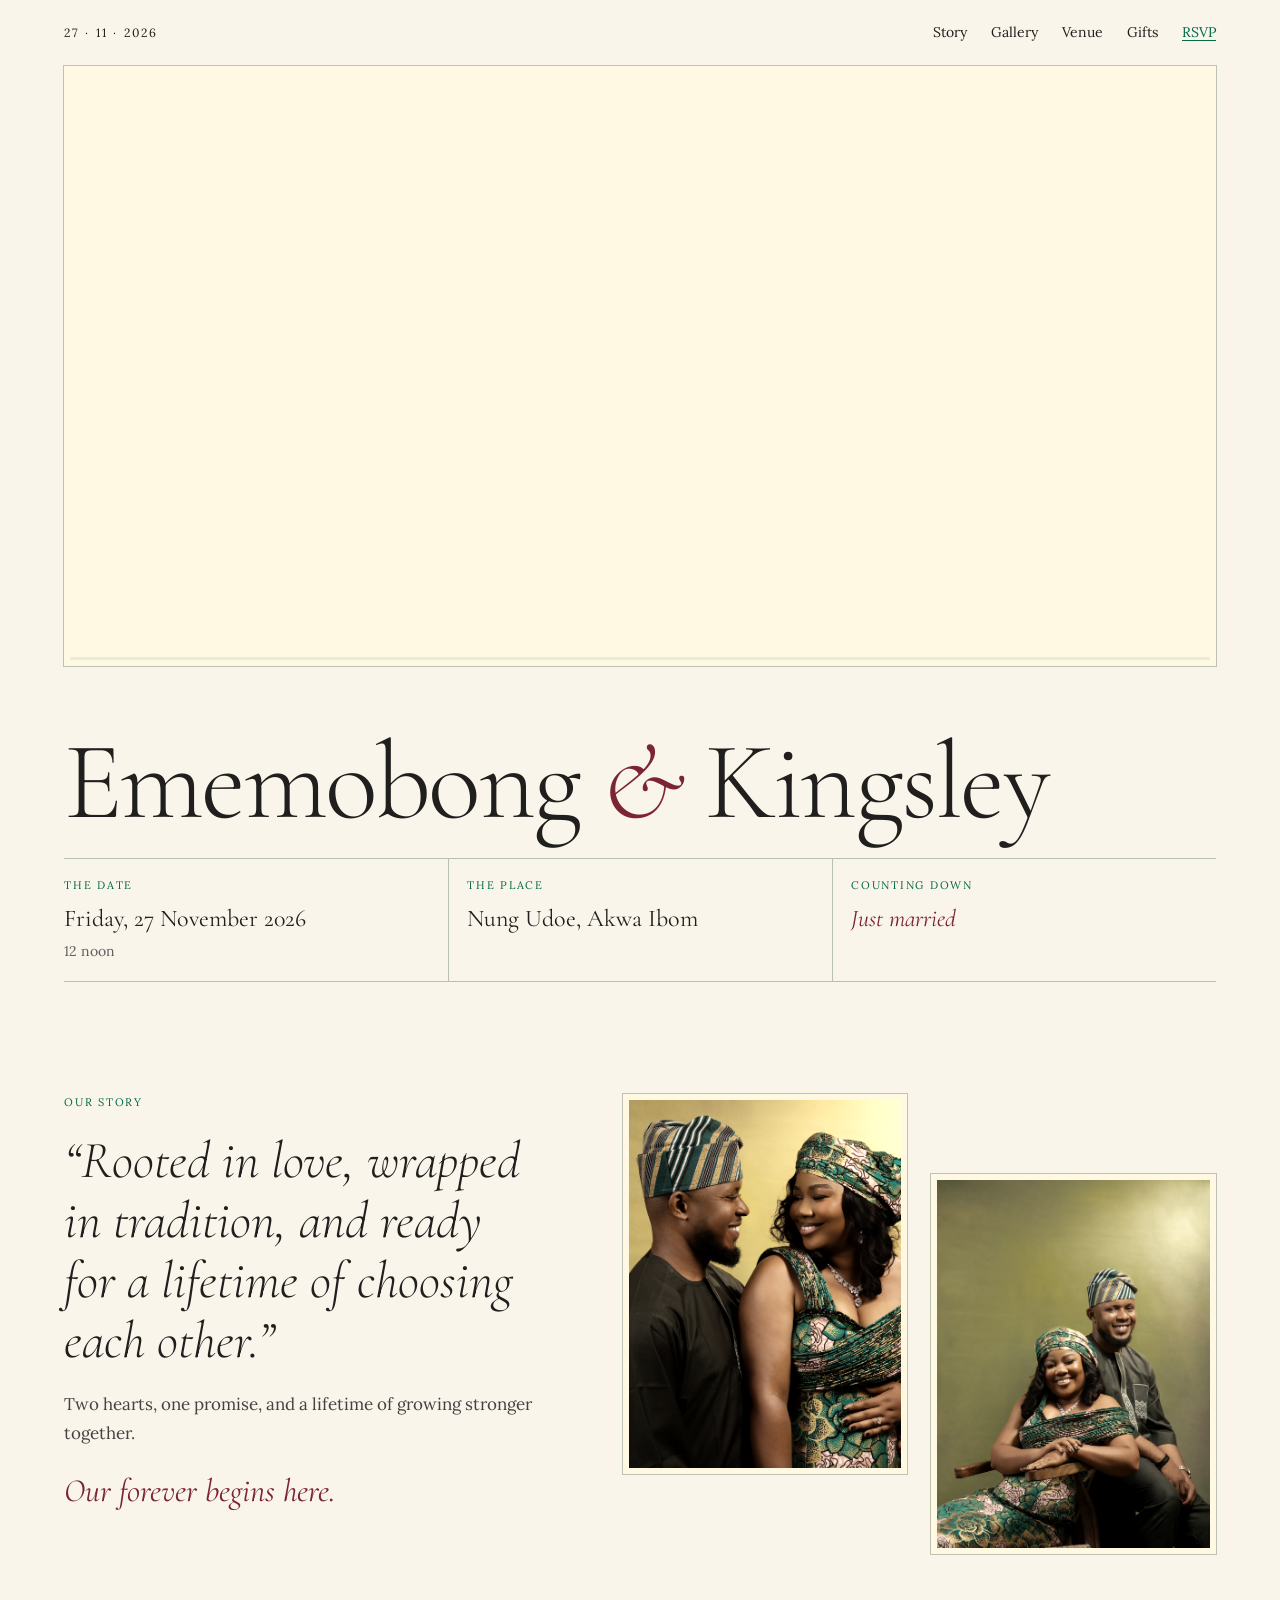
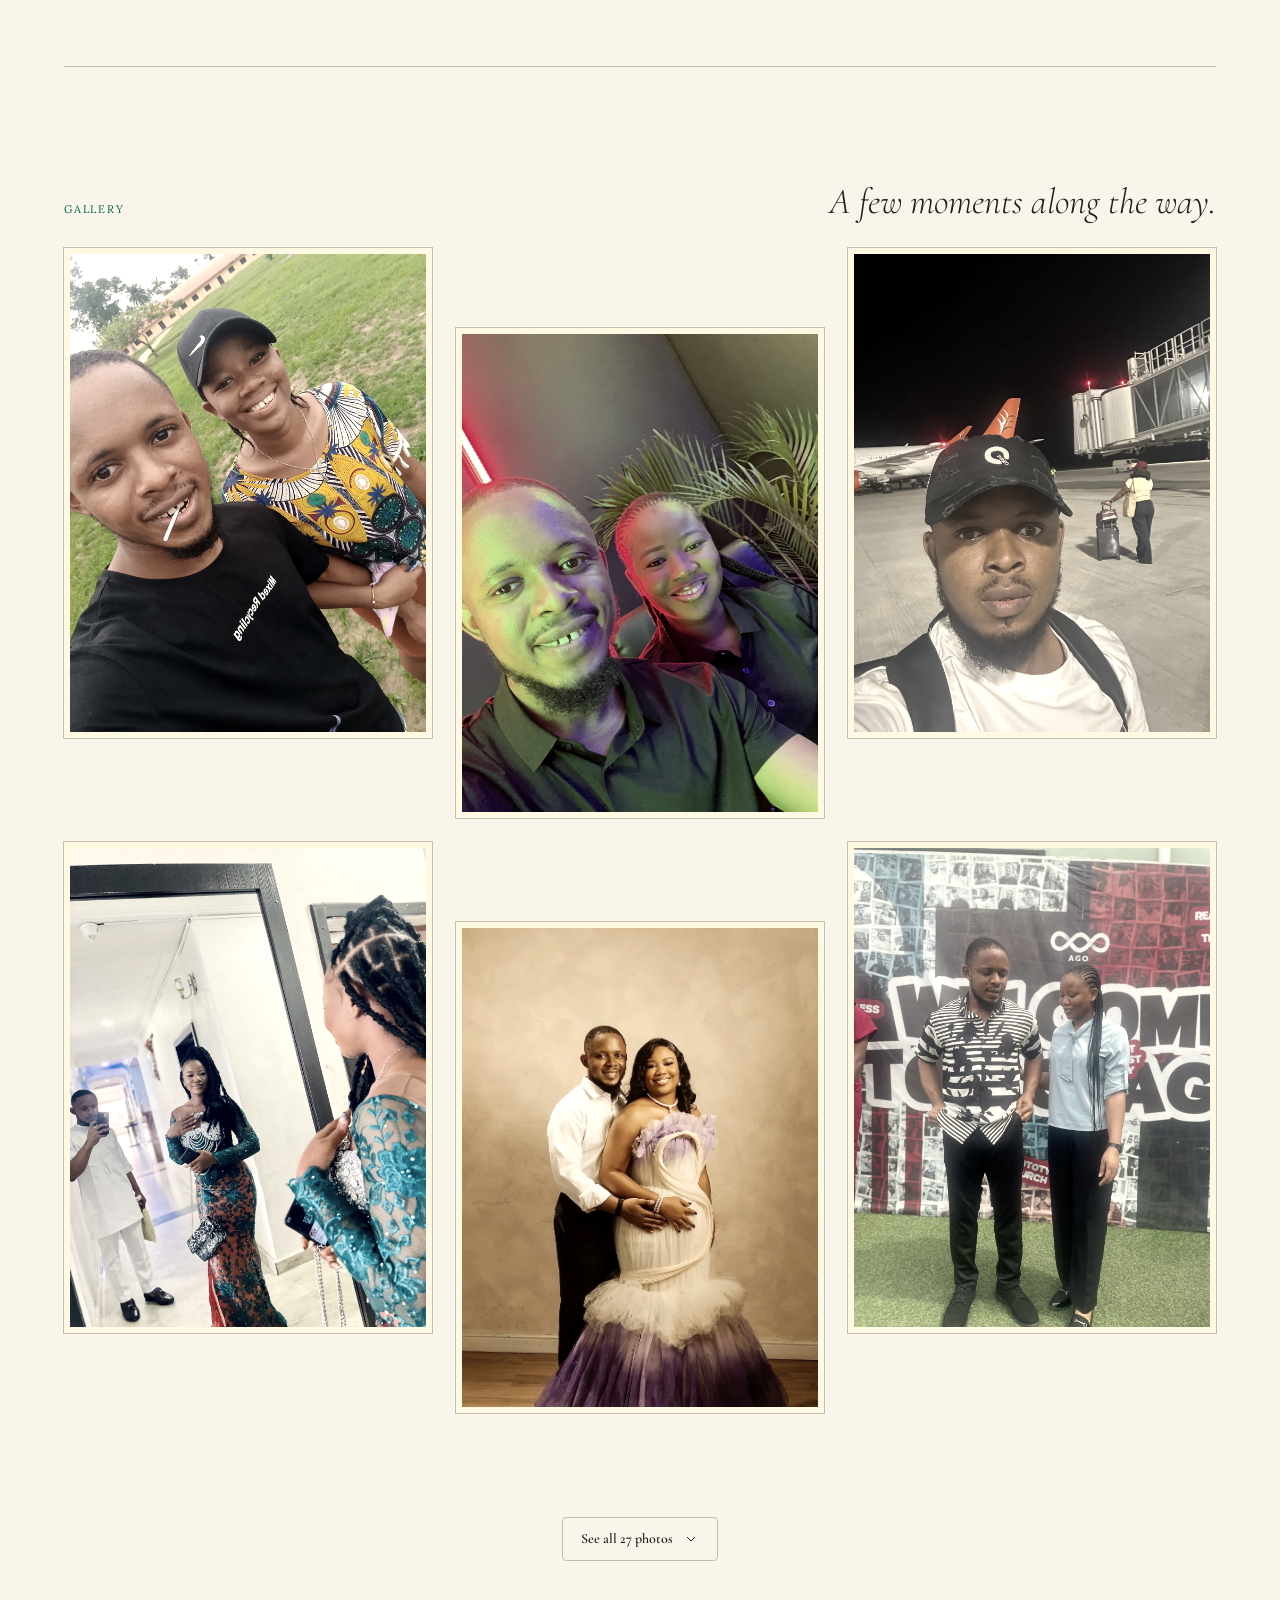
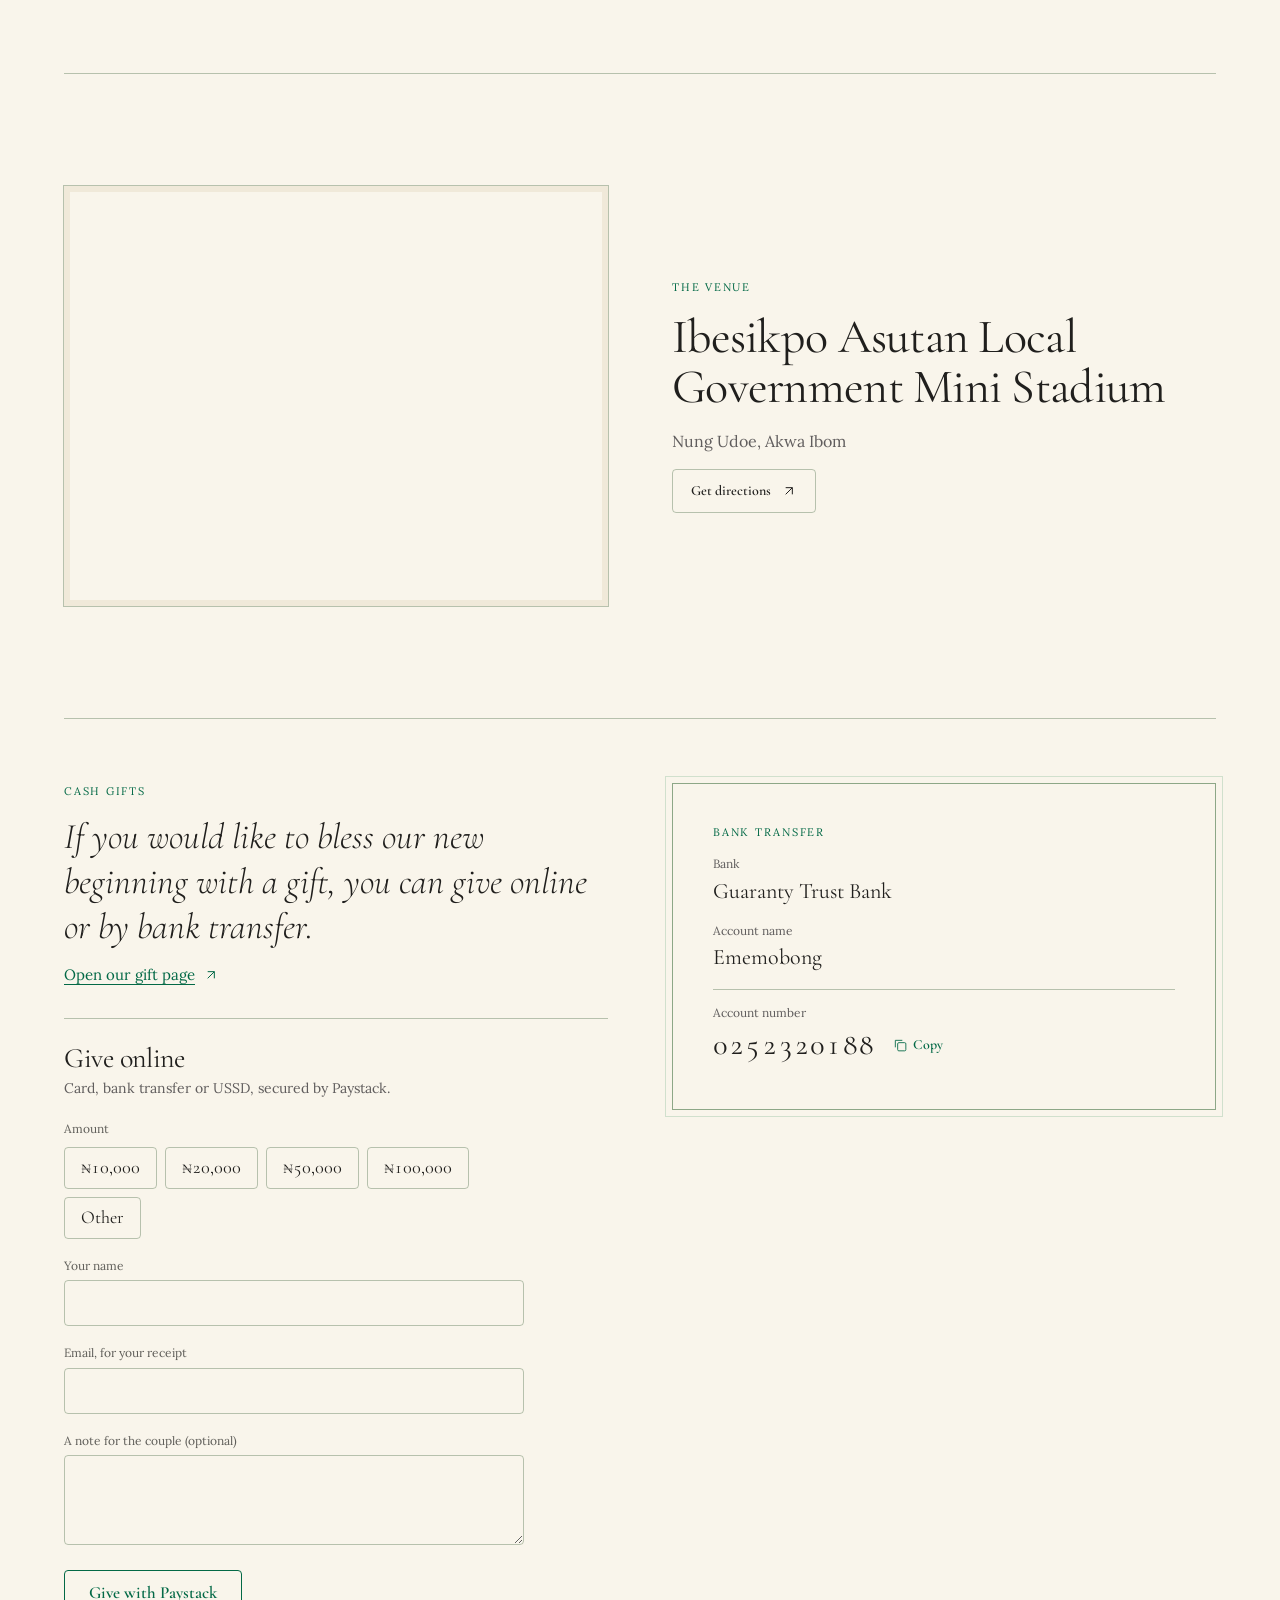
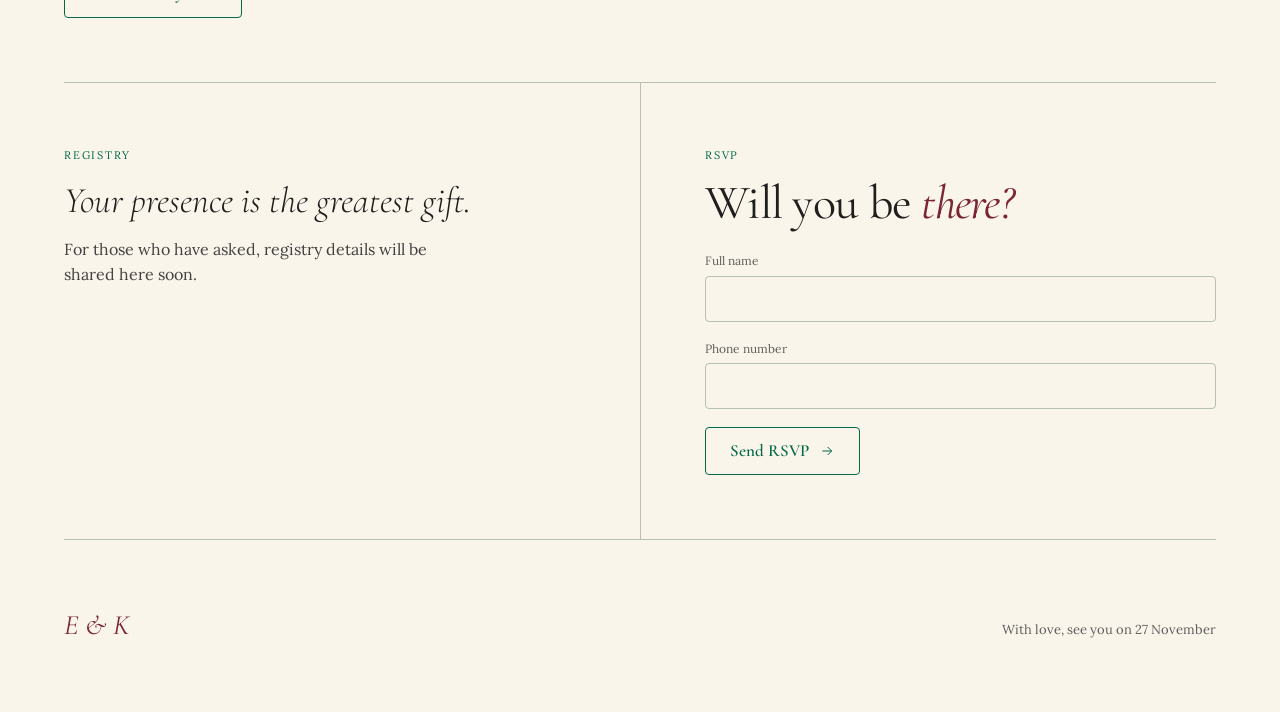
==== commit fa878fde: "Update bank details on gift page" ====
--- a/index.html
+++ b/index.html
@@ -292,7 +292,7 @@
           <div class="kicker">Bank transfer</div>
           <div>
             <div class="label">Bank</div>
-            <div class="value">Access Bank</div>
+            <div class="value">Guaranty Trust Bank</div>
           </div>
           <div>
             <div class="label">Account name</div>
@@ -301,7 +301,7 @@
           <div class="acct">
             <div class="label">Account number</div>
             <div class="acct-row">
-              <span class="acct-no" data-acct>0085334345</span>
+              <span class="acct-no" data-acct>0252320188</span>
               <button
                 type="button"
                 class="btn btn-ghost"
